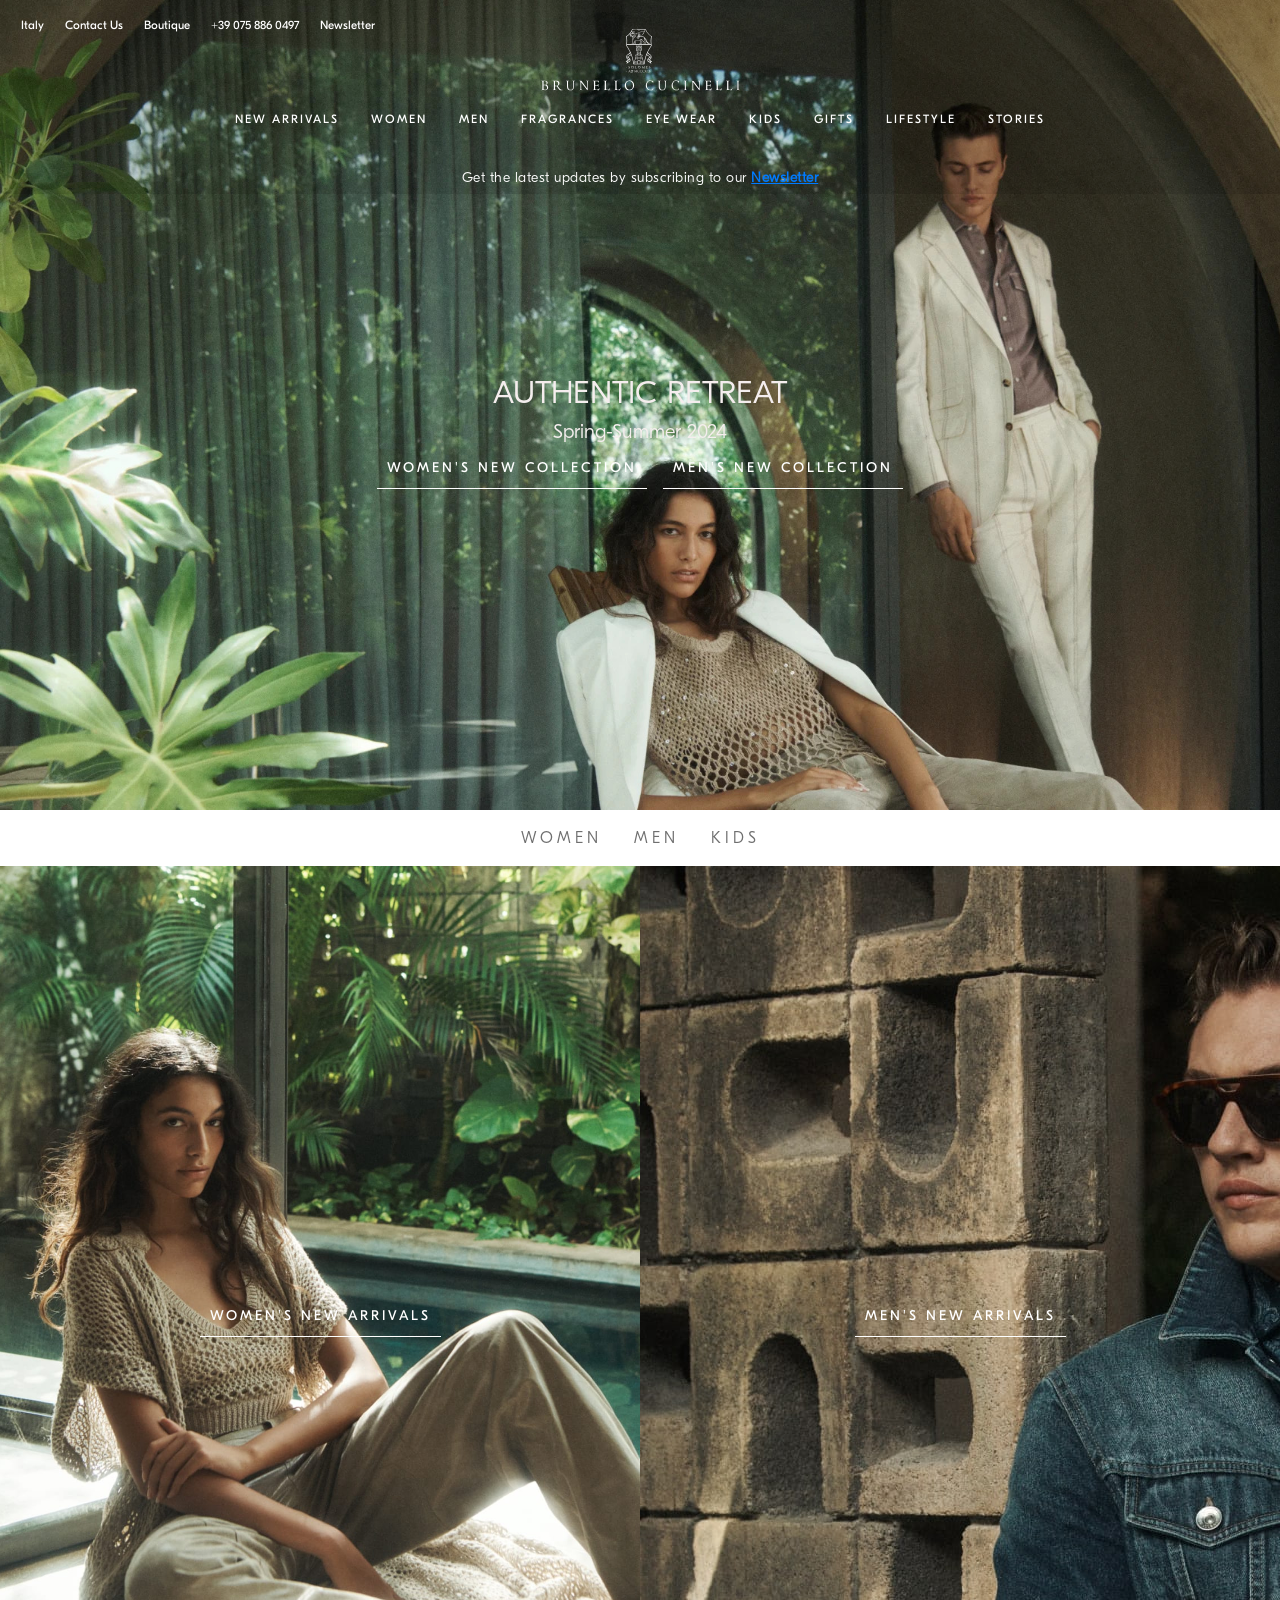
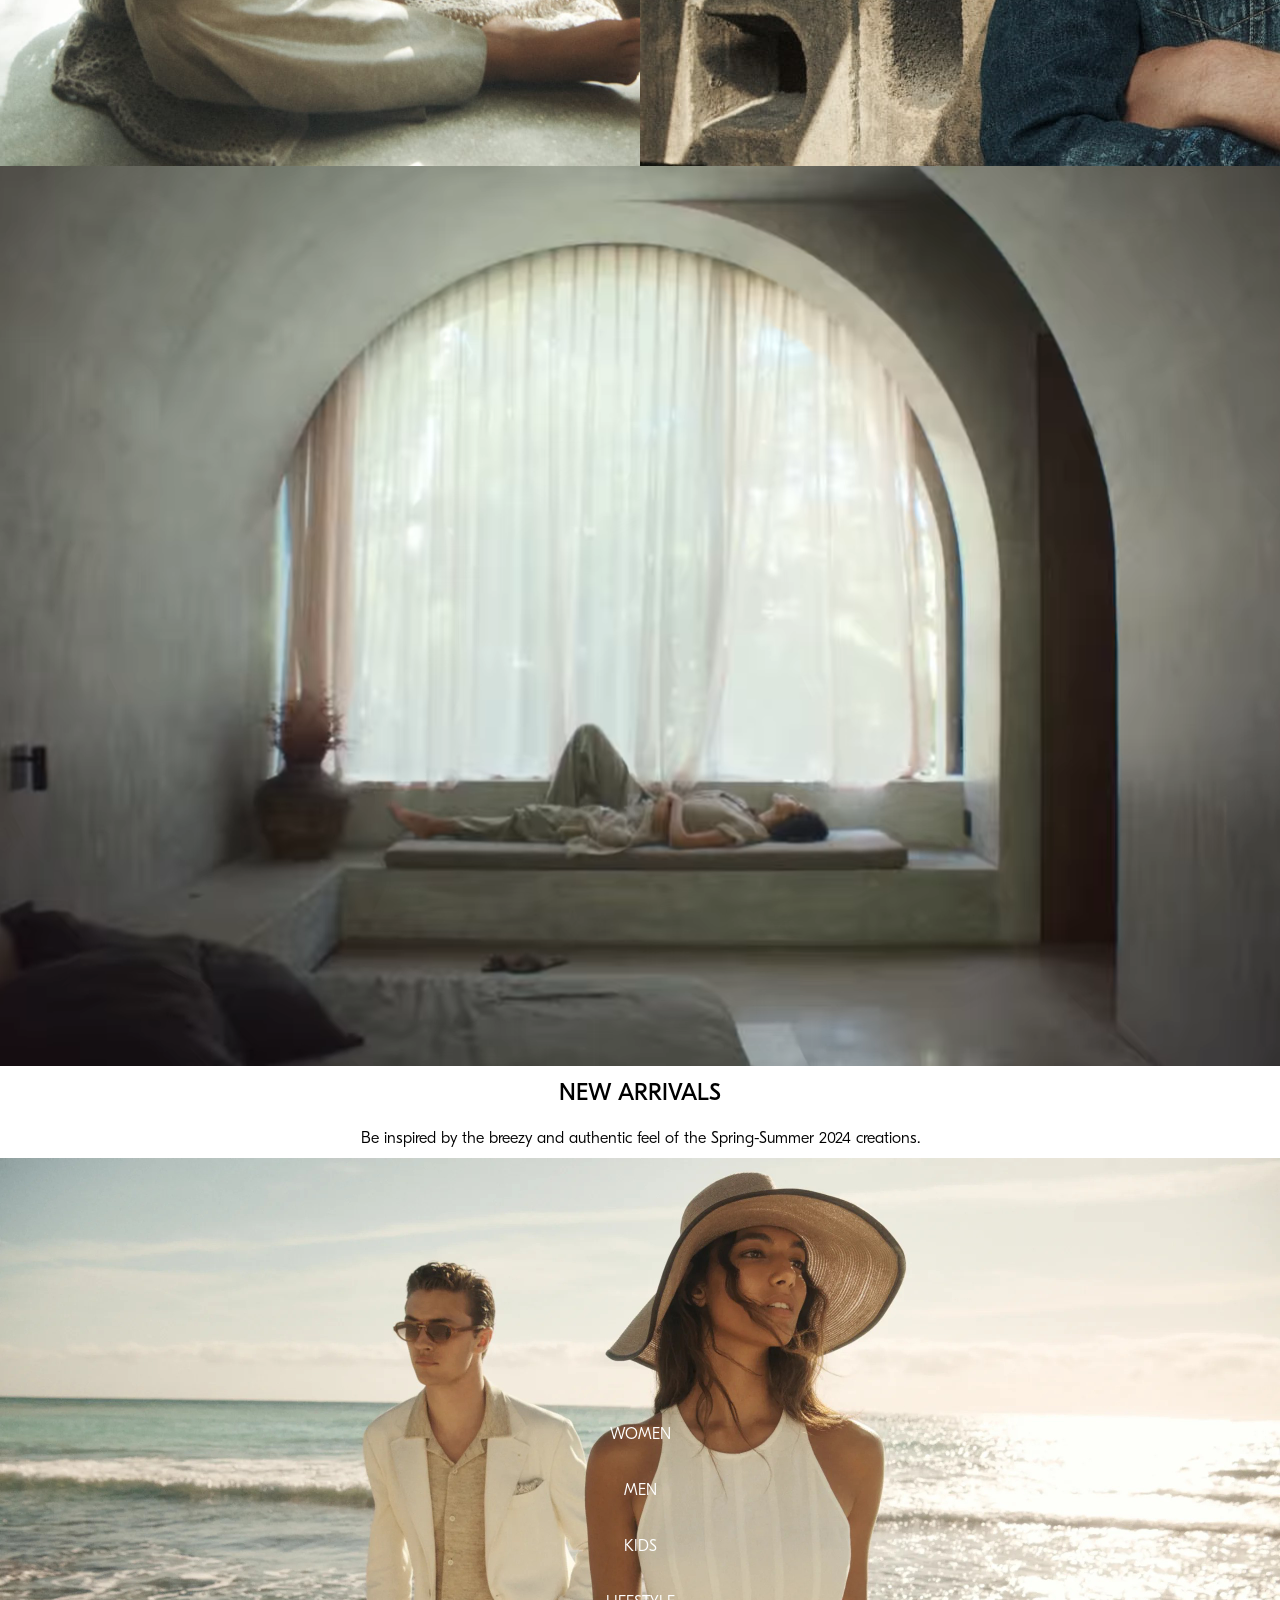
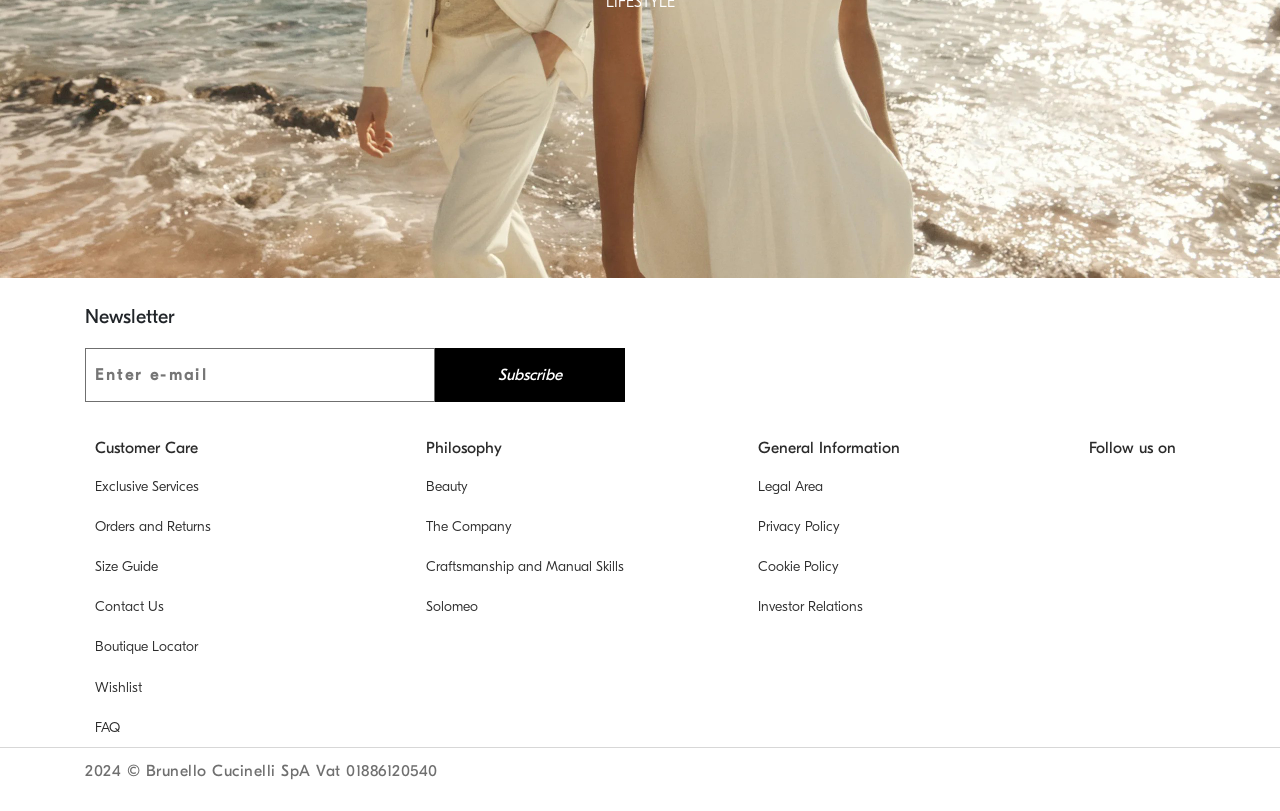
==== index.html @ 8919fbf1 "#Responsive, Index_page Cart-panel_01" ====
<!DOCTYPE html>
<html lang="en">

<head>
    <meta charset="UTF-8">
    <meta name="viewport" content="width=device-width, initial-scale=1.0">
    <title>Brunello Cucinelli: Official boutique for women, men and kids</title>
    <link rel="stylesheet" href="styles/style.css">
    <link rel="icon" type="image/x-icon" href="images/thumbnail.jpeg">
    <script src="https://kit.fontawesome.com/cc10e75e99.js" crossorigin="anonymous"></script>
    <script type="text/javascript" src="./scripts/script.js" defer></script>
    <link href="https://stackpath.bootstrapcdn.com/bootstrap/4.5.2/css/bootstrap.min.css" rel="stylesheet">
</head>

<body>
    <section id="navigation">
        <div class="top-row">
            <div class="top-row-left">
                <div class="nav-item">
                    <i class="fa-solid fa-globe"></i>
                    <span class="nav-item-text flip-text">Italy</span>
                </div>
                <div class="nav-item">
                    <i class="fa-solid fa-headset"></i>
                    <span class="nav-item-text flip-text">Contact Us</span>
                </div>
                <div class="nav-item">
                    <i class="fa-solid fa-location-dot"></i>
                    <span class="nav-item-text flip-text">Boutique</span>
                </div>
                <div class="nav-item">
                    <i class="fa-solid fa-phone-flip"></i>
                    <span class="nav-item-text flip-text">+39 075 886 0497</span>
                </div>
                <div class="nav-item">
                    <i class="fa-regular fa-envelope"></i>
                    <span class="nav-item-text flip-text">Newsletter</span>
                </div>
            </div>

            <div class="top-row-right">
                <div class="nav-item">
                    <i class="fa-solid fa-magnifying-glass"></i>
                </div>
                <div class="nav-item">
                    <i class="fa-regular fa-heart"></i>
                </div>
                <div class="nav-item">
                    <i class="fa-regular fa-user" id="user-icon"></i>
                </div>
                <div class="nav-item">
                    <i class="fa-solid fa-bag-shopping" id="cart-icon"></i>
                </div>
            </div>
        </div>
        <div class="top-row-middle">
            <div class="top-row-left">
                <i class="fa-solid fa-bars" id="menu-icon"></i>
            </div>
            <span class="logo" id="logo"><img src="./images/logo-white.svg" /></span>
            <div class="top-row-right">
                <i class="fa-solid fa-magnifying-glass"></i>
                <i class="fa-solid fa-bag-shopping"></i>
            </div>
        </div>
        <div class="overlay" id="overlay"></div>
        <div class="cart" id="cart-menu">
            <div class="cart-header">
                <i class="fa-solid fa-bag-shopping"></i>
                <span>Your Selection (1)</span>
                <div class="close-btn">
                    <i class="fa-solid fa-times" id="close-icon"></i>
                </div>
            </div>

            <div class="car-mid">
                <div class="cart-item">
                    <img src="images/exclusive-01.jpeg" alt="PayPal Logo">
                    <div class="cart-item-detail">
                        <div class="item-header">
                            <span>Down Vest</span>
                            <i class="fa fa-trash"></i>
                        </div>
                        <span>Color: Lignite Grey</span>
                        <span>Size: 36</span>
                        <span>SKU: 242M0W077855C407802</span>
                        <div class="item-footer">
                            <span class="add-item">
                                <i class="fa fa-minus"></i> 1 <i class="fa fa-plus"></i>
                            </span>
                            <span class="item-price">
                                € 5.500,00
                            </span>
                        </div>
                    </div>
                </div>
            </div>

            <div class="totalAmount">
                <span>Subtotal</span>
                <span class="float-right p-0 m-0">€ 5.500,00</span>
            </div>

            <div class="button-content">
                <div class="cart-btn">
                    <button class="cartBtn" type="button">Go to Cart</button>
                </div>
                <div class="checkout-text">
                    or proceed with quick payment
                </div>
                <div class="payPal-btn">
                    <img src="https://upload.wikimedia.org/wikipedia/commons/b/b5/PayPal.svg" alt="PayPal Logo">
                </div>
                <div class="btn-last-stat">
                    The gift option is not available with Express Checkout
                </div>
            </div>
        </div>
        </div>
        <div class="mobile-menu-panel" id="mobile-menu">
            <!-- <button class="close-btn" id="close-btn">Close</button> -->
            <ul class="mobile-nav-list">
                <li>
                    <a href="#" class="menu-item">Home</a>
                </li>
                <li><a href="#" class="menu-item">About</a></li>
                <li>
                    <a href="#" class="menu-item">Services</a>
                    <ul class="sub-menu">
                        <li><a href="#">Our Team</a></li>
                        <li><a href="#">Our Story</a></li>
                    </ul>
                </li>
                <li>
                    <a href="#" class="menu-item">Contact</a>
                    <ul class="sub-menu">
                        <li>
                            <div class="extended-content">
                                <img src="./images/new-arrivals-01.avif" alt="Image 1" class="responsive-img">
                                <p>Some text for the first extended content. Some text for the first extended content.
                                    Some text
                                    for the first extended content. Some text for the first extended content.
                                    Some text for the first extended content. Some text for the first extended content.
                                </p>
                            </div>
                        </li>
                        <li>
                            <div class="extended-content">
                                <img src="./images/new-arrivals-03.avif" alt="Image 1" class="responsive-img">
                                <p>Some text for the first extended content. Some text for the first extended content.
                                    Some text
                                    for the first extended content. Some text for the first extended content.
                                    Some text for the first extended content. Some text for the first extended content.
                                </p>
                            </div>
                        </li>
                    </ul>
                </li>
                <li>
                    <a href="#" class="menu-item">Profile</a>
                    <ul class="sub-menu">
                        <li>
                            <div class="extended-content">
                                <img src="./images/new-arrivals-03.avif" alt="Image 2" class="responsive-img">
                                <p>Some text for the second extended content.</p>
                            </div>
                        </li>
                    </ul>
                </li>
                <li>
                    <a class="menu-item extend" href="#"><i class="fa-regular fa-user"></i> Personal area</a>
                </li>
                <li>
                    <a class="menu-item extend" href="#"><i class="fa-regular fa-heart"></i> My Wishlist</a>
                </li>
                <li>
                    <a class="menu-item extend" href="#"><i class="fa-solid fa-globe"></i> Italy</a>
                </li>
                <li>
                    <a class="menu-item extend" href="#"><i class="fa-solid fa-headset"></i> Contact Us</a>
                </li>
                <li>
                    <a class="menu-item extend" href="#"><i class="fa-solid fa-phone-flip"></i> +39 075 886 0497</a>
                </li>
                <li>
                    <a class="menu-item extend" href="#"><i class="fa-solid fa-location-dot"></i> Boutique</a>
                </li>
                <li>
                    <a class="menu-item extend" href="#"><i class="fa-regular fa-envelope"></i> Newsletter</a>
                </li>
            </ul>
        </div>
        <div class="bottom-row br" id="bottom-row-nav">
            <div class="nav-item">
                <span class="nav-item-text special-link" onmouseenter="populateSelectedNavContainer(1)">NEW
                    ARRIVALS</span>
            </div>
            <div class="nav-item">
                <span class="nav-item-text special-link" onmouseenter="populateSelectedNavContainer(2)">WOMEN</span>
            </div>
            <div class="nav-item">
                <span class="nav-item-text special-link" onmouseenter="populateSelectedNavContainer(3)">MEN</span>
            </div>
            <div class="nav-item">
                <span class="nav-item-text special-link"
                    onmouseenter="populateSelectedNavContainer(4)">FRAGRANCES</span>
            </div>
            <div class="nav-item">
                <span class="nav-item-text special-link" onmouseenter="populateSelectedNavContainer(5)">EYE WEAR</span>
            </div>
            <div class="nav-item">
                <span class="nav-item-text special-link" onmouseenter="populateSelectedNavContainer(6)">KIDS</span>
            </div>
            <div class="nav-item">
                <span class="nav-item-text special-link" onmouseenter="populateSelectedNavContainer(7)">GIFTS</span>
            </div>
            <div class="nav-item">
                <span class="nav-item-text special-link" onmouseenter="populateSelectedNavContainer(8)">LIFESTYLE</span>
            </div>
            <div class="nav-item">
                <span class="nav-item-text special-link" onmouseenter="populateSelectedNavContainer(9)">STORIES</span>
            </div>
        </div>
        <div class="selected-nav-container" id="selected-nav-container" onmouseleave="washSelectedNavContainer()">
        </div>
        <div class="sub-nav-container" id="sub-nav-container"></div>
        <div class="gap"></div>
        <div class="headline">
            <button class="button-control" onclick="toggleHeadline()">
                <i class="fa-solid fa-chevron-left"></i>
            </button>
            <div class="headline-text-content">
                <span class="headline-item active">Get the latest updates by subscribing to our <a
                        class="headline-link">Newsletter</a></span>
                <span class="headline-item">Book an <a class="headline-link">appointment</a> to our Boutiques</span>
            </div>
            <button class="button-control" onclick="toggleHeadline()">
                <i class="fa-solid fa-chevron-right"></i>
            </button>
        </div>
    </section>

    <section id="top">
        <div class="content">
            <span class="hero-heading">AUTHENTIC RETREAT</span>
            <span class="hero-subheading">Spring-Summer 2024</span>
            <div class="hero-links">
                <a class="hero-link" href="#">WOMEN'S NEW COLLECTION</a>
                <a class="hero-link" href="#">MEN'S NEW COLLECTION</a>
            </div>
        </div>
        <!-- inside banner -->
        <!-- <div class="banner-slide">
        </div> -->
        <!-- <div class="banner-slide">
            <span class="hero-heading">AUTHENTIC RETREAT</span>
            <span class="hero-subheading">Spring-Summer 2024</span>
            <div class="hero-links">
                <a class="hero-link" href="#">WOMEN'S NEW ARRIVALS</a>
                <a class="hero-link" href="#">DISCOVER THE CAMPAIGN</a>
            </div>
        </div>
        <div class="banner-slide">
            <span class="hero-heading">AUTHENTIC RETREAT</span>
            <span class="hero-subheading">Spring-Summer 2024</span>
            <div class="hero-links">
                <a class="hero-link" href="#">MEN'S NEW ARRIVALS</a>
                <a class="hero-link" href="#">DISCOVER THE CAMPAIGN</a>
            </div>
        </div>
        <div class="banner-slide">
            <span class="hero-heading">KIDS COLLECTION</span>
            <span class="hero-subheading">Summer Spring 2024</span>
            <div class="hero-links">
                <a class="hero-link" href="#">KIDS' NEW ARRIVALS</a>
            </div>
        </div> -->
    </section>
    <section id="cta">
        <a class="cta-link" href="#">WOMEN</a>
        <a class="cta-link" href="#">MEN</a>
        <a class="cta-link" href="#">KIDS</a>
    </section>
    <section id="exclusive">
        <div class="exclusive-item">
            <a class="hero-link" href="#">WOMEN'S NEW ARRIVALS</a>
        </div>
        <div class="exclusive-item">
            <a class="hero-link" href="#">MEN'S NEW ARRIVALS</a>
        </div>
    </section>
    <section id="campaign">
        <video autoplay muted loop>
            <source src="./videos/campaign.webm" type="video/webm" />
        </video>
        <a class="hero-link" href="#">DISCOVER THE CAMPAIGN</a>
    </section>
    <section id="new-arrivals">
        <span class="na-heading">NEW ARRIVALS</span>
        <span class="na-subheading">Be inspired by the breezy and authentic feel of the Spring-Summer 2024
            creations.</span>
    </section>
    <section id="sl">
        <img src="./images/both-sl.jpg" id="bg-element-sl">
        <div class="sl-links" onmouseleave="resetBg()">
            <a class="sl-link" href="#" onmouseenter="changeBg(1)">WOMEN</a>
            <a class="sl-link" href="#" onmouseenter="changeBg(2)">MEN</a>
            <a class="sl-link" href="#" onmouseenter="changeBg(3)">KIDS</a>
            <a class="sl-link" href="#" onmouseenter="changeBg(4)">LIFESTYLE</a>
        </div>
    </section>
    <section id="footer">
        <div class="container mt-4">
            <div class="row">
                <div class="col-md-12">
                    <span class="footer-head">Newsletter</span>
                </div>
            </div>
            <div class="row mt-3">
                <div class="col-md-4">
                    <input class="email-sub" type="text" placeholder=" Enter e-mail" />
                    <!-- <div >
                    </div> -->
                </div>
                <div class="col-md-2 email-sub-1">
                    <i class="fa-regular fa-envelope"><span> Subscribe</span></i>
                </div>
            </div>
            <!-- <div class="row mt-4">
                <div class="col-md-12" style="background-color: aqua;">
                    <div class="footer-subscription">
    
                        <div class="row mt-4">
                            <div class="col-md-4">
                                <div class="email-sub">
                                    <input type="text" placeholder="Enter e-mail" />
                                </div>
                            </div>
                            <div class="col-md-2">
                                <div class="email-sub-1">
                                    <button class="email-sub-button">
                                        <i class="fa-regular fa-envelope"></i>
                                        
                                        
                                    </button>
                                </div>
                            </div>
                        </div>
                        <div class="enter-email">
    
                        </div>
                    </div>
                </div>
            </div> -->
            <div class="row mt-4">
                <div class="col-md-12">
                    <div class="footer-area">
                        <div class="footer-links">
                            <span class="footer-links-heading">Customer Care</span>
                            <div class="footer-link-container">
                                <a href="#" class="footer-link-bottom link">Exclusive Services</a>
                                <a href="#" class="footer-link-bottom link">Orders and Returns</a>
                                <a href="#" class="footer-link-bottom link">Size Guide</a>
                                <a href="#" class="footer-link-bottom link">Contact Us</a>
                                <a href="#" class="footer-link-bottom link">Boutique Locator</a>
                                <a href="#" class="footer-link-bottom link">Wishlist</a>
                                <a href="#" class="footer-link-bottom link">FAQ</a>
                            </div>
                        </div>
                        <div class="footer-links">
                            <span class="footer-links-heading">Philosophy</span>
                            <div class="footer-link-container">
                                <a href="#" class="footer-link-bottom link">Beauty</a>
                                <a href="#" class="footer-link-bottom link">The Company</a>
                                <a href="#" class="footer-link-bottom link">Craftsmanship and Manual Skills</a>
                                <a href="#" class="footer-link-bottom link">Solomeo</a>
                            </div>
                        </div>
                        <div class="footer-links">
                            <span class="footer-links-heading">General Information</span>
                            <div class="footer-link-container">
                                <a href="#" class="footer-link-bottom link">Legal Area</a>
                                <a href="#" class="footer-link-bottom link">Privacy Policy</a>
                                <a href="#" class="footer-link-bottom link">Cookie Policy</a>
                                <a href="#" class="footer-link-bottom link">Investor Relations</a>
                            </div>
                        </div>
                        <div class="footer-links">
                            <span class="footer-links-heading hel">Follow us on</span>
                            <div class="footer-socials">
                                <a href="#" class="footer-socials-icon"><i class="fa-brands fa-instagram"></i></a>
                                <a href="#" class="footer-socials-icon"><i class="fa-brands fa-linkedin-in"></i></a>
                                <a href="#" class="footer-socials-icon"><i class="fa-brands fa-facebook-f"></i></a>
                                <a href="#" class="footer-socials-icon"><i class="fa-brands fa-pinterest"></i></a>
                                <a href="#" class="footer-socials-icon"><i class="fa-brands fa-youtube"></i></a>
                                <a href="#" class="footer-socials-icon"><i class="fa-brands fa-tiktok"></i></a>
                                <a href="#" class="footer-socials-icon"><i class="fa-brands fa-spotify"></i></a>
                            </div>
                        </div>
                    </div>
                </div>
            </div>
        </div>
        <div class="footer-bottom">
            <div class="container">
                <div class="row">
                    <div class="col-md-12">
                        <p class="copy-right-text float-left">2024 &copy; Brunello Cucinelli SpA Vat 01886120540</p>
                    </div>
                </div>
            </div>
        </div>
    </section>
</body>

</html>
---- styles/style.css ----
@font-face {
    font-family: "gteesti";
    src: url(../fonts/gt-eesti-pro-display-regular.otf);
}

@font-face {
    font-family: "gteesti-normal";
    src: url(../fonts/GT-Eesti-Display-Regular-Trial.otf);
}

@font-face {
    font-family: "gteesti-light";
    src: url(../fonts/GT-Eesti-Display-Light-Trial.otf);
}

@font-face {
    font-family: "Quarto";
    src: url(../fonts/Quarto-Light.otf);
}

@font-face {
    font-family: "Quarto-Bold";
    src: url(../fonts/Quarto-Regular.ttf);
}

@font-face {
    font-family: "Quarto-Medium";
    src: url(../fonts/Quarto-Medium.ttf);
}

body {
    font-family: "gteesti" !important;
    box-sizing: border-box;
    margin: 0;
    padding: 0;
    overflow-x: hidden;
}

.hover-content {

    width: 100%;
    max-height: 60vh;
    height: 0;
    transition: height 400ms ease-in-out,
        opacity 400ms ease-in-out;

    display: none;
    position: absolute;
    top: 60px;
    /* Adjust based on navbar height */
    left: 0;
    right: 0;
    color: #262626;
    background-color: white;

    padding: 20px;
    box-shadow: 0 4px 8px rgba(0, 0, 0, 0.1);
    z-index: 999;
    /* Ensure the hover content is above other content */
}

#navigation {
    position: fixed;
    width: 100%;
    color: white;
    display: flex;
    flex-direction: column;
    flex-wrap: wrap;
    /* justify-content: center; */
    align-items: center;
    /* padding: 1rem; */

    padding: 1rem 1rem 0rem 1rem;

    gap: .5rem;
    z-index: 100;
    background-color: rgba(0, 0, 0, 0.1);
    transition: background-color 700ms ease-in-out;
}

#navigation.light {
    background-color: white;
    color: black;

    .button-control {
        color: black;
    }
}

#top {
    display: flex;
    /* position: relative; */
    /* flex-direction: column; */
    color: rgb(245, 238, 238);
    /* background-color: aqua; */
    background-image: url(../images/bg-01.jpg);
    background-size: cover;
    /* Ensure the image covers the entire div */
    /* background-position: center; */
    /* Center the image */
    background-repeat: no-repeat;
    /* Prevent the image from repeating */
    align-items: center;
    justify-content: center;
    text-align: center;
    overflow: hidden;
    height: 90vh;
    transition: all 0.5s ease-in-out;
}

.flex-item-left {
    background-color: #f1f1f1;
    padding: 10px;
    flex: 50%;
}

.flex-item-right {
    background-color: dodgerblue;
    padding: 10px;
    flex: 50%;
}

@media (max-width: 600px) {

    .nav-container-women.active {
        flex-wrap: wrap !important;
        flex: 1 1 300px !important;
        /* background-color: aqua; */
    }

    .nav-item {
        /* display: none !important; */

        &.active {
            display: flex !important;
        }
    }


}

/* Styles for the scrolled state */
.scrolled .navigation {
    background-color: white;
    background-image: none;
    /* Remove background image */
}

.scrolled .headline {
    border-top: .0625rem solid #e5e5e5;
    border-bottom: .0625rem solid #e5e5e5;
    /* color: black; */
    /* Change text color to black */
}

.scrolled #logo {
    display: none !important;
    /* opacity: 1;
    background-color: aqua; */
    /* Hide the logo */
}

.nav-container-women.active {
    display: flex;
}

.nav-container-women {
    display: none;
    flex: 1;
    /* text-align: center; */
    justify-content: center;
    /* align-items: flex-start; */
    flex-direction: column;
    gap: 0.5rem;
}

.last-elements {
    background-color: #fafafa;
    display: flex;
    gap: 5rem;
    padding-left: 1rem;
    padding-right: 1rem;
}

.heading-links {
    margin-top: 1rem;
    margin-bottom: 1rem;
    font-size: 1rem;
    font-family: "gteesti";
    color: #262626;
    letter-spacing: 3px;
    transition: all 0.25s ease-in-out;
    cursor: pointer;
    text-transform: uppercase;
}

.women-nav-img {
    width: 220px;
}

.heading-links:active,
.heading-links:visited {
    color: #262626;
    text-decoration: none;
}

.content-links {
    font-size: 0.8rem;
    font-family: "gteesti-light";
    color: #6f6f6f;
    transition: all 0.25s ease-in-out;
    cursor: pointer;
    text-decoration: none;
}

.content-links:active {
    color: #262626;
    text-decoration: none;
}

.nav-container-fragrances {
    display: none;
    width: calc(100% / 3);
    height: 50vh;
    overflow: hidden;
    position: relative;
}

.nav-container-eyewear {
    display: none;
    width: calc(100% / 2);
    height: 50vh;
    overflow: hidden;
    position: relative;
}

.nav-container-stories {
    display: none;
    width: calc(100% / 4);
    height: 50vh;
    overflow: hidden;
    position: relative;
}

.nav-container-item.active {
    display: flex;
}

.nav-container-fragrances.active {
    display: flex;
}

.nav-container-eyewear.active {
    display: flex;
    flex: 1;
}

.nav-container-stories.active {
    display: flex;
}

#kids-photo {
    transform: translateX(-1%) scale(1.1);
}

.image-nav-fragrance {
    filter: brightness(80%);
}

.image-nav-eyewear {
    filter: brightness(80%);
    transform: scale(1.5);
}

.image-nav-gifts {
    filter: brightness(80%);
    transform: scale(1.28);
}

.image-nav-area {
    transform: translate(-20%) scale(1.2);
    filter: brightness(80%);
}

.image-nav-stories {
    filter: brightness(80%);
    transform: scale(1.28);
}

.central-link-anchor {
    font-size: 1rem;
    font-family: "gteesti-light";
    color: #262626;
    text-decoration: underline;
}

.central-link-anchor:hover {
    color: #262626;
    text-decoration: underline;
}

.central-link-anchor:visited {
    color: #262626;
    text-decoration: underline;
}

.redirect-link {
    position: absolute;
    top: 50%;
    left: 50%;
    transform: translateX(-50%) translateY(-50%);
    z-index: 10;
    color: white;
    text-decoration: underline;
}

.redirect-link:active {
    color: white;
    text-decoration: underline;
}

.redirect-link:hover {
    color: white;
    text-decoration: underline;
}

.selected-nav-container.text-items {
    gap: 2rem;
    align-items: flex-start !important;
    padding-top: 1rem;
}

.selected-nav-container.index1 {

    /* background-color: aqua; */

    display: flex;
    position: relative;
    flex-direction: row;
    flex-wrap: wrap;
    z-index: 200;
    overflow-x: hidden;
    width: 100%;
    justify-content: center;
}

body.no-scroll {
    overflow: hidden;
}

.overlay {
    display: none;
    position: fixed;
    top: 150;
    left: 0;
    width: 100%;
    height: 100%;
    /* background: rgba(0, 0, 0, 0.5); */
    background: #262626;
    opacity: .9;
    z-index: 200;
    /* Ensure it appears below the mobile menu but above other elements */
}

.cart {
    display: flex;
    flex-direction: column;
    position: fixed;
    top: 0;
    padding: 0 1.5rem;
    bottom: 0;
    right: -200%;
    height: 100vh;
    width: 500px;
    max-width: 600px;
    overflow-y: auto;
    transition: right 0.3s ease;
    z-index: 400;
    background-color: white;

    span {
        font-family: "gteesti-light";
        display: inline-block;
        vertical-align: middle;
        font-weight: 300;
        color: #262626;
        font-size: 1rem;
        letter-spacing: 4px;
        text-align: left;
        padding-right: 1.875rem;
        text-transform: uppercase;
    }
}

.totalAmount {
    margin-top: 10px;
    /* border-top: 1px solid #e5e5e5; */
    padding: 1rem 0 2.5rem;

    span {
        font-size: 14px !important;
        font-weight: 400 !important;
    }
}

.cart-header {
    /* display: flex; */
    padding: 40px;
    border-bottom: 1px solid #e5e5e5;

    padding: 1.5625rem 0;

    .fa-bag-shopping {
        display: inline-block;
        vertical-align: middle;
        width: 1.5625rem;
        height: 1.5625rem;
        color: #262626;
        margin-right: .5rem;
        margin-left: -.1875rem;
    }

    .close-btn {
        float: right;
        cursor: pointer;
        color: #262626;
    }
}

.car-mid {
    padding: 1.5625rem 0;
    border-bottom: 1px solid #e5e5e5;
    height: 300px;
    max-height: 400px;
    overflow-y: auto;
}

.cart-item {
    display: flex;
    flex-direction: row;
    margin-bottom: 15px;

    img {
        float: left;
        background-color: #f1f1f1;
        height: 140px;
        max-width: 90px;
    }
}

.cart-item-detail {
    display: flex;
    flex-direction: column;
    float: right;
    padding-left: 20px;

    span {
        float: left;
        font-size: 12px;
        letter-spacing: 1px;
        text-transform: none;
        color: rgb(111, 111, 111);
    }

    .add-item {
        color: black;
        width: 90px;
        text-align: center;
        font-size: 16px;
        border: 1px solid rgb(111, 111, 111);
        padding: 10px;
        margin-right: 120px;
    }

    .item-price {
        float: right;
        color: black;
        font-size: 14px !important;
        padding-top: 30px !important;
    }
}

.item-header {
    padding-bottom: 5px;

    span {
        float: left;
        font-size: 14px;
        color: black !important;
    }

    i {
        float: right;
        padding-right: 10px;
        color: rgb(0, 0, 0);
    }

}

.button-content {
    border-top: 1px solid #e5e5e5;
    padding-top: 2rem;
    text-align: center;
    padding-bottom: 1rem;
    font-family: 'gteesti-light';
}

.cartBtn {
    width: 100%;
    background-color: black;
    color: white;
    text-transform: uppercase;
    letter-spacing: 4px;
    padding: 10px;
}

.checkout-text {
    color: black !important;
    font-size: 1rem;
    margin-bottom: 1rem;
    text-align: center;
    letter-spacing: .6px;
}

.payPal-btn {
    display: block;
    border: 1px solid black;
    border-radius: 5px;

    img {
        width: 100px;
        height: 40px;
        background-size: cover;

    }
}

.btn-last-stat {
    display: block;
    font-weight: 300;
    font-size: .8rem;
    line-height: 1.0625rem;
    color: #262626;
    letter-spacing: .6px;
    margin-top: 1rem;
    margin-bottom: 2rem;
    padding: 0;
}

.mobile-menu-panel {
    position: fixed;
    top: 0;
    height: calc(100vh - 92px);
    margin-top: 92px;
    left: -100%;
    width: 80%;
    max-width: 500px;
    transition: left 0.3s ease;
    z-index: 400;
    overflow-y: auto;
    background-color: white;
}

.mobile-menu-panel .close-btn {
    align-self: flex-start;
    margin: 5px;
    padding: 5px;
    cursor: pointer;
}

.mobile-nav-fixed,
.mobile-nav-list {
    list-style-type: none;
    position: relative;
    text-align: center;
    overflow-y: auto;
    font-size: 16px;
    width: 300px;
    height: 470px;
    max-height: 1000px;
    overflow-y: auto;
    top: 0;
    bottom: 0;
}

.mobile-nav-list li a {
    text-decoration: none;
    color: black;
    /* color: #262626; */
    /* background-color: antiquewhite; */
    display: block;
    font-size: .75rem;
    font-family: gteesti;
    letter-spacing: 3px;
    padding: 10px;
    cursor: pointer;
    text-transform: uppercase;
}

.sub-menu {
    display: none;
    /* margin-left: 20px; */
}

.sub-menu li {
    margin: 0.5em 0;
    /* background-color: aqua; */
    list-style-type: none;
}

.centered {
    text-align: center;
}

.show {
    display: block;
}


.extended-content {
    /* background-color: #444; */
    padding: 1em;
    border-radius: 5px;
    color: black;
}

.extended-content img.responsive-img {
    width: 100%;
    height: auto;
    border-radius: 5px;
    margin-bottom: 1em;
}

.mobile-menu-panel .close-btn {
    align-self: flex-start;
    margin: 5px;
    padding: 5px;
    cursor: pointer;
}

.mobile-nav-list li {
    text-align: left;
    /* padding: 10px;
    border-bottom: 1px solid #e5e5e5; */
    /* margin: 0 .9375rem; */
}

.menu-item {
    padding: 16px !important;
    border-bottom: 1px solid #e5e5e5;

    &.centered {
        &::before {
            font-size: 17px;
            float: left;
            content: "\f104";
            font-family: 'FontAwesome';
        }
    }

    &::before {
        font-size: 17px;
        float: right;
        content: "\f105";
        font-family: 'FontAwesome';
    }
}

.extend {
    background-color: #fafafa;
    border: 0;
    opacity: 0.8;
    font-size: 10px !important;
    letter-spacing: 2px !important;
    text-transform: none !important;

    &::before {
        font-size: 17px;
        float: right;
        content: "" !important;
        font-family: 'FontAwesome';
    }
}

.mobile-nav-list {
    list-style-type: none;
    width: 100%;
    /* background-color: antiquewhite; */
    padding: 0;
    height: 100%;
}

.mobile-nav-list li ul {
    width: 100%;
    padding: 0 !important;
    margin: 0 !important;

}

.top-row-middle {
    background-color: white(49, 51, 51);
    display: flex;
    justify-content: center;
    width: 100%;
    padding: 10px;
    /* background-color: #333;  */
    /* Adjust as needed */

    .top-row-right {
        display: none;
    }

    .top-row-left {
        display: none;
    }
}

.top-row {
    /* display: flex; */
    flex-direction: row;
    justify-content: space-evenly;
    width: inherit;
    gap: 10em;
}

.bottom-row {
    display: flex;
    flex-wrap: wrap;
    justify-content: center;
    width: 100%;
}

.top-row-left,
.top-row-right,
.headline {
    flex: 1;
    display: flex;
    flex-direction: row;
    justify-content: center;
    gap: 1em;
}

.headline {
    padding: 5px;
    width: 100%;
}

.top-row-left {
    justify-content: flex-start;
    float: left;
}

.top-row-right {
    justify-content: flex-end;
    float: right;
    /* margin-right: 3rem; */
}

.nav-item {
    /* flex: 1 1 auto;
    display: flex;    
    padding: 10px;
    min-width: 100px; */
    /* flex: 3 5; */

    display: flex;
    flex-direction: row;
    gap: 5px;
    font-size: 0.75em;
    justify-content: center;
    align-items: center;
    cursor: pointer;
    position: relative;

    &.active {
        color: red;
        display: block;
    }
}

.nav-item-text {
    /* text-decoration: none;
    cursor: pointer; */
}

@media (max-width: 1200px) {

    .top-row-left,
    .top-row-right {
        display: flex !important;
        padding: 20px;
    }


    #bottom-row-nav {
        display: none;
    }

    .top-row {
        display: none;
    }

    .headline {
        border-top: .0625rem solid #e5e5e5;
        border-bottom: .0625rem solid #e5e5e5;
    }

    #navigation {
        position: fixed;
        display: block;
        background: white;
        color: black;
        text-align: center;
    }

    .scrolled #logo {
        display: block !important;
    }

    #logo {
        filter: invert(100%);
    }
}

@media (max-width: 800px) {
    .email-sub-1 {
        margin: 0 !important;
        padding: 0 !important;
    }

    .cart {
        display: none;
    }

    .email-sub {
        margin-bottom: 10px !important;
    }
}

@media (max-width: 680px) {
    #exclusive {
        flex-direction: column !important;
    }

}

@media (max-height: 480px) {
    .cart {
        display: none;
    }

}

@media (max-width: 480px) {


    #top {
        height: 100vh;
        /* background-color: aqua; */
        /* Further adjust the height for very small screens */
        /* background-size: contain; / */
    }

    .email-sub {
        margin-bottom: 0px !important;
    }

    .email-sub-1 {
        margin: 15px !important;
    }

    .email-sub input {
        /* width: inherit !important; */
    }

    .top-row-middle {
        /* background-color: aqua !important;
        flex-direction: column; */
        align-items: center;
    }

    .footer-links-heading.hel {
        text-align: center;
    }

    .enter-email {
        gap: .4rem;
    }

    .sl-link {
        font-size: 14px !important;
    }

    .sl-links {
        gap: 1em !important;
    }

    .footer-area {
        padding-left: 5px;
        justify-content: start !important;
    }

    .footer-socials {
        margin-top: -14px;
    }

    .footer-subscription {
        margin-left: 0 !important;
    }

    .mobile-menu-panel {
        width: 100% !important;
    }

    .nav-item-text {
        font-size: 14px;
    }
}

.special-link {
    letter-spacing: 2px;
}

.special-link::after {
    position: absolute;
    content: '';
    background: black;
    height: 1px;
    left: 50%;
    transition: width 0.3s ease 0s, left 0.3s ease 0s;
    width: 0;
    bottom: -1rem;
}

.selected-nav-container {

    /* display: none; */

    width: 100%;
    max-height: 60vh;
    height: 0;
    transition: height 400ms ease-in-out,
        opacity 400ms ease-in-out;
}

.selected-nav-container.active {
    height: 50vh;
    /* margin-left: -2rem;   */
}

.nav-container-item {
    display: none;
    width: calc(100% / 5);
    height: 50vh;
    overflow: hidden;
    position: relative;
}

.sub-nav-container {
    width: 100%;
    /* padding: 1rem; */
    display: block;
    justify-content: center;
    align-items: center;
    color: #262626;
}

.sub-nav-container.active {

    padding: 1rem;

    display: flex;
}

.special-link:hover:after {
    width: 100%;
    left: 0;
}

.headline.disabled {
    display: none;
}

.bottom-row.br {
    gap: 2em;
}

.logo {
    font-size: 3em;
    margin-top: -2rem;
}

.logo.dark {
    filter: invert(100%);
}

.headline-item {
    opacity: 0;
    font-size: 14px;
    transition: opacity 200ms linear;
    font-weight: normal;
    font-family: "gteesti-light";
    letter-spacing: 0.5px;
}

.headline-item:last-child {
    position: absolute;
    left: 50%;
    transform: translate(-50%);
}

.headline-item.active {
    opacity: 1;
}

.headline-link {
    text-decoration: underline;
    font-weight: bold;
}

.button-control {
    background: transparent;
    border: none;
    color: white;
    cursor: pointer;
}

.content {
    display: flex;
    flex-direction: column;
    font-size: 2rem;
    margin-top: 1.5em;
    /* Responsive font size */
    font-family: "gteesti-light";
    /* margin: 10px 0; */
}

.hero-subheading {
    font-size: 1.25rem;
}

.hero-links {
    display: flex;
    flex-wrap: wrap;
    justify-content: center;
    gap: 1rem;
    flex-direction: row;
}

.hero-link,
.hero-link:visited {
    font-size: 14px;
    font-family: "GTEesti";
    color: white;
    line-height: 21px;
    padding: 10px;
    border-bottom: 1px solid white;
    letter-spacing: 3px;
    transition: all 300ms ease-in-out;
    /* z-index: 1; */
    /* position: relative; */
    /* Semi-transparent background */
}

/* .hero-link:hover {
    font-size: 16px;
    opacity: .8;
} */

.banner-slide {
    width: 100vw;
    background: url(../images/bg-01.jpg) no-repeat;
    height: 200vh;
    display: flex;
    flex-direction: column;
    align-items: center;
    justify-content: center;
    gap: 2em;
}

.banner-slide:nth-child(2) {
    background: url(../images/bg-02.jpg) no-repeat;
}

.banner-slide:nth-child(3) {
    background: url(../images/bg-03.jpg) no-repeat;
}

.banner-slide:nth-child(4) {
    background: url(../images/bg-04.jpg) no-repeat;
}

#cta {
    display: flex;
    width: 100%;
    flex-direction: row;
    flex-wrap: wrap;
    color: white;
    justify-content: center;
    align-items: center;
    gap: 2em;
    padding: 1em;

    .cta-link,
    .cta-link:visited {
        font-size: 16px;
        font-family: "gteesti-light";
        color: rgb(111, 111, 111);
        text-decoration: none;
        letter-spacing: 4px;
        transition: all 300ms ease-in-out;
    }

    .cta-link:hover {
        text-decoration: none;
        color: black;
        opacity: 1;
    }
}

#exclusive {
    display: flex;
    flex-wrap: wrap;
    height: 100vh;
    flex-direction: row;
    transition: transform 0.9s cubic-bezier(0.075, 0.82, 0.165, 1);
}

.exclusive-item {
    background: url(../images/exclusive-01.jpeg) no-repeat;
    flex: 1 1 calc(50% - 40px);
    /* Flex items take up 50% minus the gap */
    /* Set a fixed height for the items */
    background-size: cover;
    /* Ensure the background image covers the entire div */
    background-position: center;
    /* Center the background image */
    display: flex;
    align-items: center;
    justify-content: center;
    text-align: center;
}

.exclusive-item:nth-child(2) {
    background: url(../images/exclusive-02.jpeg) no-repeat;
}

#campaign {
    display: flex;
    width: 100vw;
    background: url(../images/exclusive-01.jpeg) no-repeat;
    height: 100vh;
    position: relative;
    justify-content: center;
    align-items: center;
}

#campaign video {
    width: 100%;
    height: 100%;
    position: absolute;
    object-fit: cover;
    z-index: 0;
}

#new-arrivals {
    display: flex;
    position: relative;
    width: 100%;
    flex-direction: column;
    color: white;
    justify-content: center;
    align-items: center;
    gap: 1em;
    padding: 0.5em;
}

.na-heading {
    font-size: 1.5em;
    font-family: "gteesti-normal";
    color: black;
}

.na-subheading {
    font-size: 1em;
    font-family: "gteesti-light";
    color: black;
}

#sl,
.sl-links {
    /* background: linear-gradient(rgba(0,0,0,0.5), rgba(0,0,0,0.5)), url(../images/both-sl.jpg) no-repeat;
    background-size: cover; */
    /* position: relative; */
    /* width: 100%; */
    /* height: 100vh; */
    display: flex;
    justify-content: center;
    align-items: center;
    color: black;
    flex-direction: column;
    gap: 2em;
    transition: background-image 0.8s ease-in-out;
}

.sl-links {
    height: unset;
    width: unset;
    position: absolute;
}

#bg-element-sl {
    width: 100vw;
    max-height: 100vh;
    /* animation: fadeIn 900ms ease-in-out 1 forwards; */
}

@keyframes fadeIn {
    0% {
        opacity: 0;
    }

    100% {
        opacity: 1;
    }
}

@keyframes fadeOut {
    0% {
        opacity: 1;
    }

    100% {
        opacity: 0;
    }
}

#sl.class-01 {
    background: linear-gradient(rgba(0, 0, 0, 0.5), rgba(0, 0, 0, 0.5)), url(../images/women-sl.jpg) no-repeat;
}

#sl.class-02 {
    background: linear-gradient(rgba(0, 0, 0, 0.5), rgba(0, 0, 0, 0.5)), url(../images/men-sl.jpg) no-repeat;
}

#sl.class-03 {
    background: linear-gradient(rgba(0, 0, 0, 0.5), rgba(0, 0, 0, 0.5)), url(../images/kids-sl.jpg) no-repeat;
}

#sl.class-04 {
    background: linear-gradient(rgba(0, 0, 0, 0.5), rgba(0, 0, 0, 0.5)), url(../images/lifestyle-sl.jpg) no-repeat;
}

.sl-link,
.sl-link:active {
    font-size: 16px;
    font-family: "gteesti-light";
    color: white;
    text-decoration: none;
    transition: all 300ms ease-in-out;
}

.sl-link:hover {
    text-decoration: underline;
}

.item:nth-child(even) {
    background-color: lightblue;
}

#footer {
    /* background: rgba(67, 97, 238, 0.1); */
    width: 100%;
    padding: 0px !important;
    margin: 0 !important;
    height: auto;
    display: flex;
    text-align: center;
    justify-items: center;
    flex-wrap: wrap;
    /* align-items: flex-start; */
}

.footer-area {
    display: flex;
    flex-wrap: wrap;
    text-align: justify;
    flex-direction: row;
    justify-content: space-between;
    width: inherit;
    /* align-items: flex-start; */
    /* padding: 1rem; */
}

.footer-subscription {
    display: flex;
    flex-direction: column;
    gap: .4em;
    width: 100%;
    text-align: start;
    font-family: "gteesti";
    color: #2B2B2B;

    span {
        font-weight: 400;
        font-size: 20px;
    }

    a {
        color: #2B2B2B;
    }

    ;
}

.footer-info-item {
    display: flex;
    flex-direction: row;
    gap: 1em;
    align-items: center;
    width: 20em;
    text-align: justify;
}

.footer-logo {
    width: 5em;
}

.footer-bottom {
    display: flex;
    flex-direction: row;
    width: inherit;
    align-items: center;
    height: 4em;
}

/* .footer-bottom-right,
.footer-bottom-left {
    flex: 1;
    display: flex;
    flex-direction: row;
    align-items: center;
    gap: 2em;
    color: #AAAAAA;
    font-family: "gteesti";
    font-size: 0.9em;

    a {
        color: #AAAAAA;
        font-size: 0.9em;
    }

    a:hover {
        text-decoration: none;
        color: #AAAAAA;
        font-family: "gteesti";
    }
} */

.footer-link-bottom.link:hover {
    text-decoration: none;
    font-family: "gteesti";
    color: #2B2B2B;
}

.footer-link-bottom.link:visited {
    color: #2B2B2B;
    text-decoration: none;
}

.footer-links {
    display: flex;
    flex-direction: column;
    gap: 1rem;
    padding: .6em;
    font-family: "gteesti";
    color: #2B2B2B;

    span {
        font-size: 16px;

    }
}

.footer-link-container {
    display: flex;
    flex-direction: column;
    flex-wrap: wrap;
    gap: 1.2rem;

    a {
        font-family: "gteesti-light";
        color: #2B2B2B;
        width: 200px;
        font-size: 14px;
        font-weight: 300 !important;
        text-decoration: none;
    }

    ;

    a:visited {
        color: #2B2B2B;
        text-decoration: none;
    }

    a:hover {
        text-decoration: underline !important;
    }
}

.footer-socials {
    display: flex;
    flex-wrap: wrap;
    /* background-color: aqua; */
    flex-direction: row;
    justify-content: center;
    gap: 1em;
}

.enter-email {
    /* align-items: center; */
    justify-content: center;
    display: flex;
    flex-direction: row;
    flex-wrap: wrap;
    /* align-items: center; */
}

.email-sub-1 {
    background-color: black;
    height: 54px;
    display: flex;
    margin-left: -15px;
    align-items: center;
    justify-content: center;
    color: rgb(111, 111, 111);

    span {
        color: white;
        font-family: gteesti;
    }
}

/* 
.email-sub input {
    width: 100%;
    height: 100%;
    padding: 0.9rem;

} */

.email-sub {
    font-size: 16px;
    width: 100%;
    height: 54px;
    font-weight: 700;
    font-family: "gteesti";
    letter-spacing: 0.15rem;
    border: 0.8px solid rgb(111, 111, 111);
}

.footer-head {
    float: left;
    font-size: 20px;
    font-weight: 400;
}

.email-sub-button {
    /* width: 4em; */
    /* height: 1.25em; */
    /* border-radius: 2vmin; */
    /* padding: 1.1rem; */

    background-color: #262626;
    border: none;
    cursor: pointer;
    color: white;
    font-size: .8em;
    display: flex;
    justify-content: center;
    align-items: center;
    /* margin-left: -1px; */
    transition: all 0.5s ease-in-out;
    display: flex;
    flex-direction: row;
    gap: 10px;
}

.email-sub:focus {
    outline: none;
}

.email-sub::placeholder {
    font-family: "gteesti";
}

.email-sub-button>span {
    font-weight: 700;
    font-family: "gteesti";
    letter-spacing: 0.15rem;
}

.email-sub-button:hover {
    background-color: #e5e5e5;
    color: #262626;
}

.footer-socials-icon {
    color: #262626;
    font-size: 1em;
}

/* 
.footer-socials-icon:hover {
    text-decoration: none;
    font-size: 2.1em;
}

.footer-socials-icon:active {
    text-decoration: none;
    color: #2B2B2B;
} */

.copy-right-text {
    font-size: 16px;
    line-height: 1.5625rem;
    letter-spacing: .5px;
    color: rgb(111, 111, 111);
}

.footer-bottom {
    border-top: 1px solid #b8b8b88e;
}
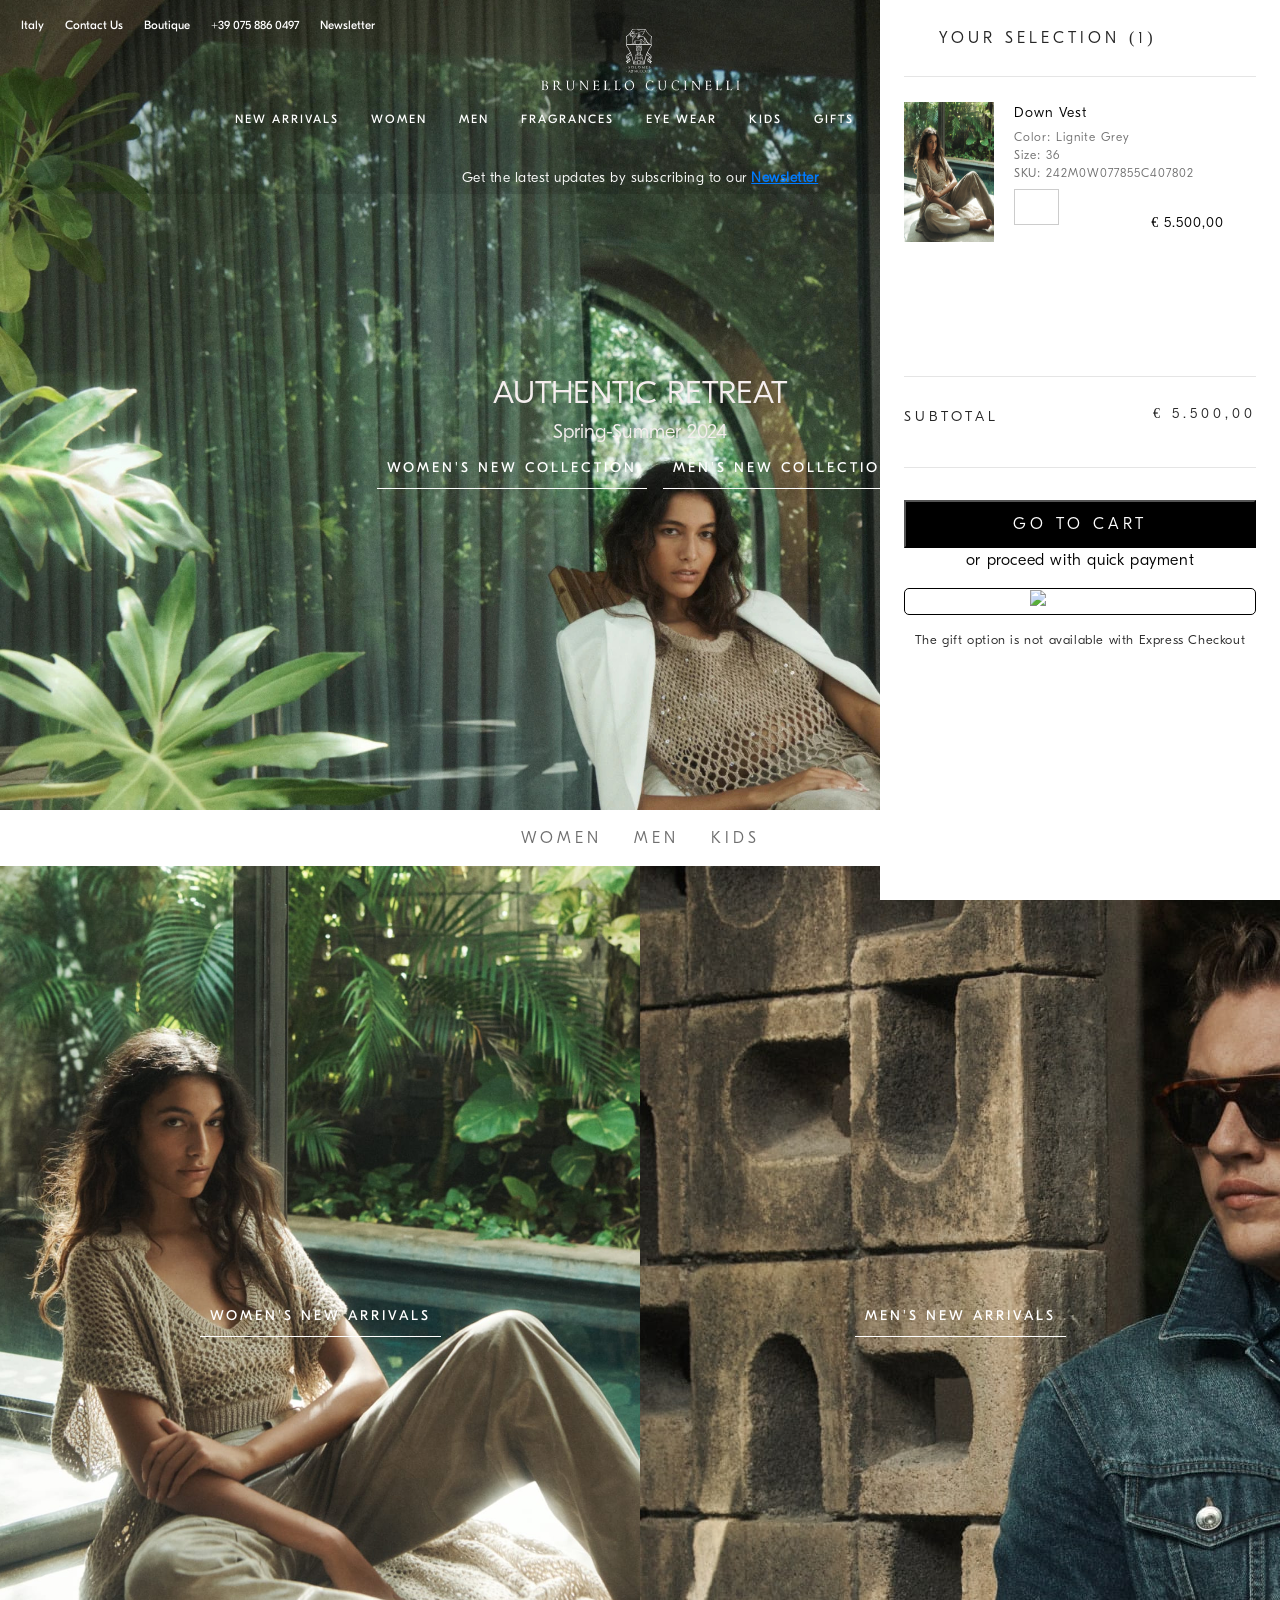
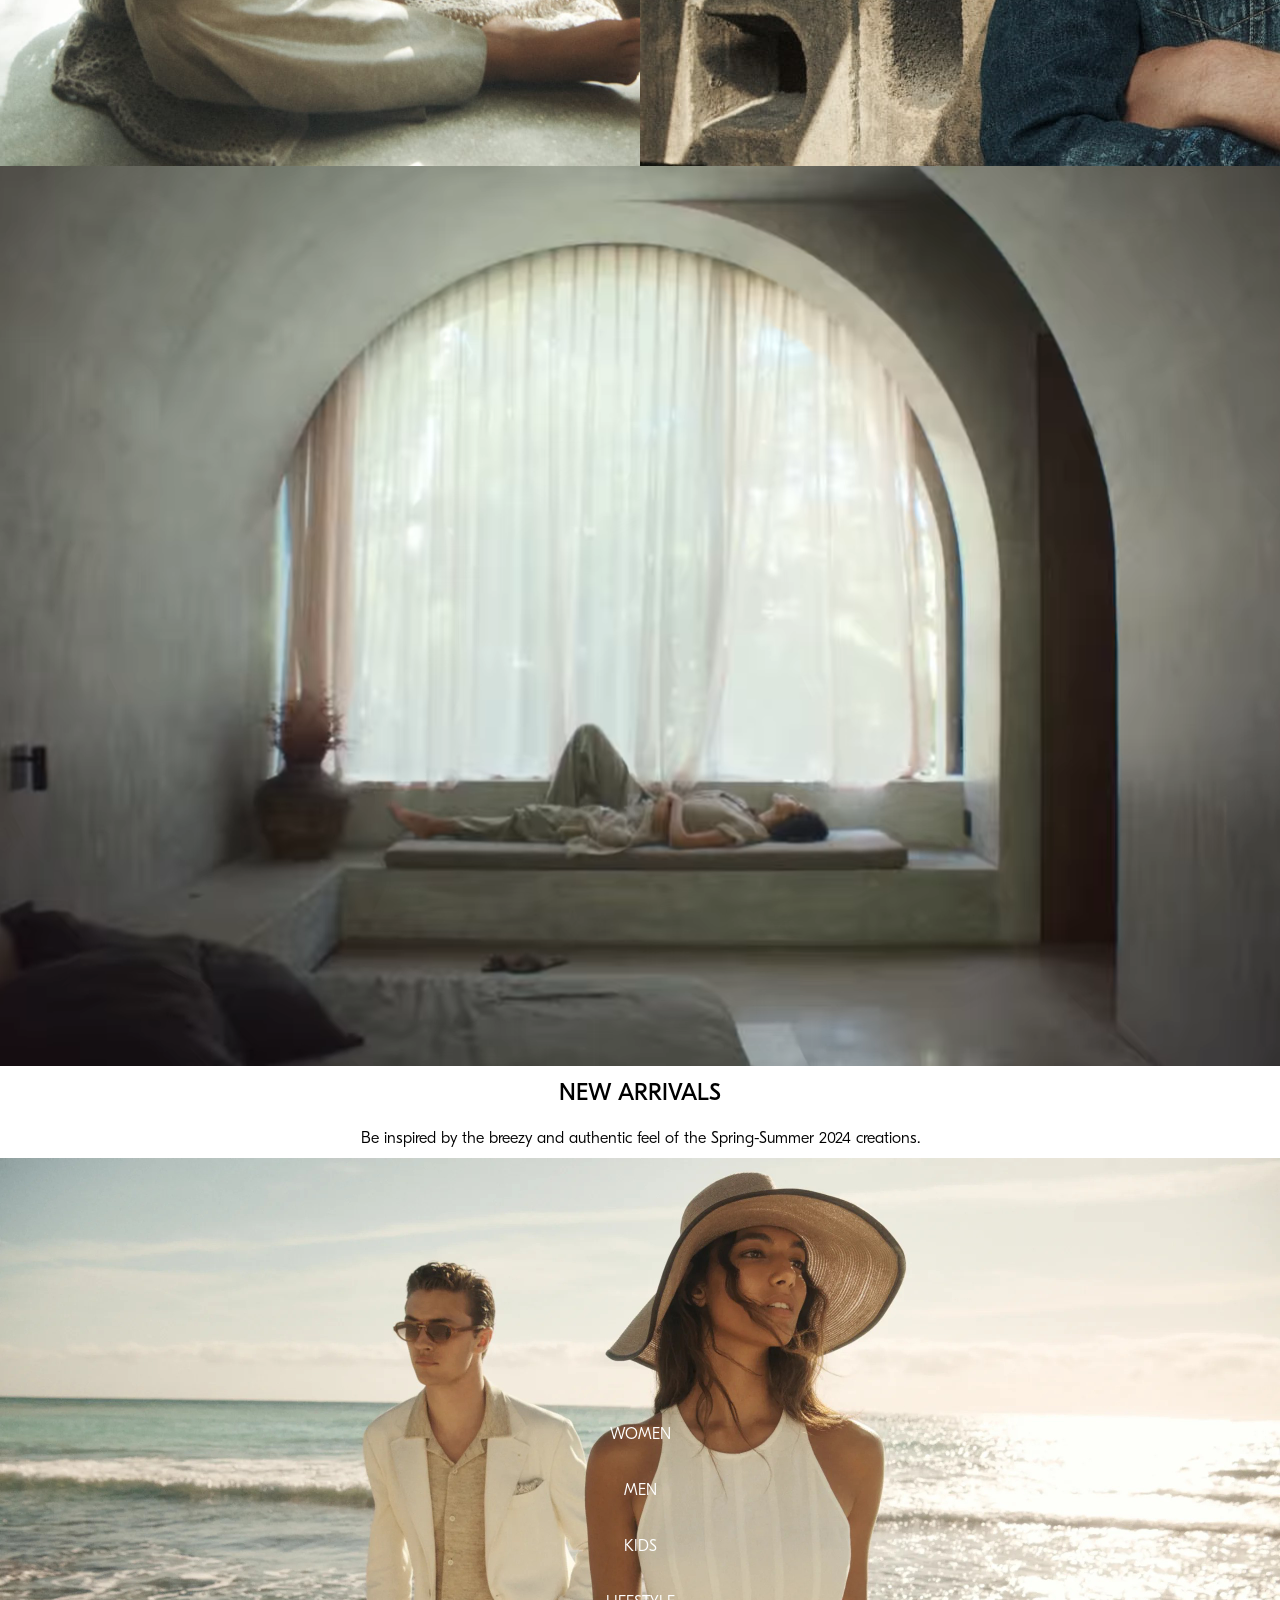
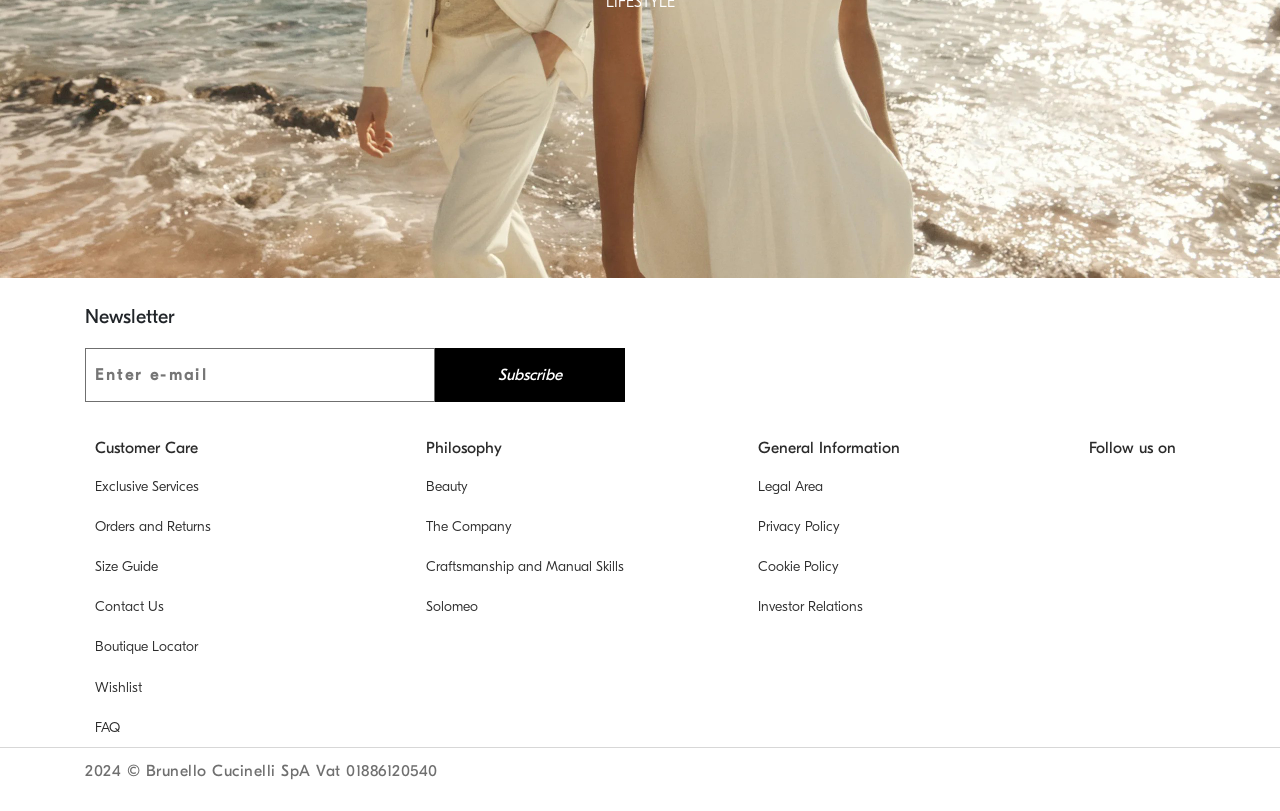
==== commit 3663333e: "#Responsive, cart_panel profile-panel_(final touching_02)" ====
--- a/index.html
+++ b/index.html
@@ -37,7 +37,6 @@
                     <span class="nav-item-text flip-text">Newsletter</span>
                 </div>
             </div>
-
             <div class="top-row-right">
                 <div class="nav-item">
                     <i class="fa-solid fa-magnifying-glass"></i>
@@ -64,6 +63,45 @@
             </div>
         </div>
         <div class="overlay" id="overlay"></div>
+        <div class="profile" id="user-menu">
+            <div class="container">
+                <div class="profile-header">
+                    <i class="fa-regular fa-user"></i>
+                    <span>LOG IN</span>
+                    <div class="close-btn">
+                        <i class="fa-solid fa-times" id="close-icon-1"></i>
+                    </div>
+                </div>
+                <div class="profile-form">
+                    <span>Enter e-mail *</span>
+                    <input type="email" required="true">
+                    <span>Enter your password *</span>
+                    <input type="password" required="true">
+                </div>
+                <div class="reset-btn">
+                    <span class="float-left">
+                        forgotten password?
+                    </span>
+                    <div class="chkBox float-right">
+                        <input class="mt-2" type="checkbox">
+                        <label for="for Remeber">Remeber me</label>
+                    </div>
+                </div>
+                <div class="cart-btn">
+                    <button class="cartBtn" type="button">Login</button>
+                </div>
+            </div>
+            <div class="container">
+                <div class="profile-last">
+                    <label>Create an account</label>
+                    <span>Enjoy a personalized experience and discover all the exclusive services.</span>
+
+                    <div class="cart-btn">
+                        <button class="cartBtn" type="button">register</button>
+                    </div>
+                </div>
+            </div>
+        </div>
         <div class="cart" id="cart-menu">
             <div class="cart-header">
                 <i class="fa-solid fa-bag-shopping"></i>
@@ -79,15 +117,17 @@
                     <div class="cart-item-detail">
                         <div class="item-header">
                             <span>Down Vest</span>
-                            <i class="fa fa-trash"></i>
+                            <button type="button"><i class="fa fa-trash"></i></button>
                         </div>
                         <span>Color: Lignite Grey</span>
                         <span>Size: 36</span>
                         <span>SKU: 242M0W077855C407802</span>
                         <div class="item-footer">
-                            <span class="add-item">
-                                <i class="fa fa-minus"></i> 1 <i class="fa fa-plus"></i>
-                            </span>
+                            <div class="counter-container">
+                                <button id="decrement" class="button"><i class="fa fa-minus"></i></button>
+                                <div id="value" class="value">0</div>
+                                <button id="increment" class="button"><i class="fa fa-plus"></i></button>
+                            </div>
                             <span class="item-price">
                                 € 5.500,00
                             </span>
--- a/styles/style.css
+++ b/styles/style.css
@@ -362,7 +362,7 @@
     /* Ensure it appears below the mobile menu but above other elements */
 }
 
-.cart {
+.profile {
     display: flex;
     flex-direction: column;
     position: fixed;
@@ -377,6 +377,116 @@
     transition: right 0.3s ease;
     z-index: 400;
     background-color: white;
+    text-align: left;
+    font-family: 'gteesti-light';
+
+    span {
+        color: black;
+        margin-left: 20px;
+        letter-spacing: 4px;
+    }
+
+    i {
+        color: black;
+    }
+
+    .container {
+        padding-bottom: 3.5rem;
+        border-bottom: solid 1px var(--gray-medium);
+    }
+
+}
+
+.profile-header {
+    margin: 4rem 0;
+    font-size: 1rem;
+}
+
+.profile-form {
+    display: flex;
+    flex-direction: column;
+
+    span {
+        margin: 0;
+        font-size: 14px;
+        letter-spacing: 2px !important;
+    }
+
+    input {
+        height: 52px;
+        margin-bottom: 1.5rem;
+    }
+}
+
+.reset-btn {
+    color: black;
+
+    span {
+        font-size: .75rem;
+        font-weight: 400;
+        font-stretch: normal;
+        font-style: normal;
+        line-height: normal;
+        letter-spacing: .86px;
+        text-transform: lowercase;
+        margin: .5rem 0 !important;
+        padding: .4375rem .3125rem;
+        border-bottom: 1px solid #262626;
+    }
+
+    .chkBox {
+        margin: .5rem 0 !important;
+        font-size: 14px;
+        letter-spacing: .86px;
+        font-weight: 400;
+    }
+}
+
+.profile-last {
+    display: flex;
+    flex-direction: column;
+
+    label {
+        font-size: 1rem;
+        font-weight: 400;
+        font-stretch: normal;
+        font-style: normal;
+        line-height: normal;
+        letter-spacing: .25rem;
+        color: #262626;
+        text-transform: uppercase;
+    }
+
+    span {
+        margin: 0 !important;
+        font-size: 1rem;
+        font-weight: 300;
+        font-stretch: normal;
+        font-style: normal;
+        line-height: 1.56;
+        letter-spacing: .6px;
+        color: #262626;
+        padding-top: 1rem;
+        padding-bottom: 2rem;
+    }
+}
+
+.cart {
+    display: flex;
+    flex-direction: column;
+    position: fixed;
+    top: 0;
+    padding: 0 1.5rem;
+    bottom: 0;
+    /* right: -200%; */
+    right: 0;
+    height: 100vh;
+    width: 400px;
+    max-width: 500px;
+    overflow-y: auto;
+    transition: right 0.3s ease;
+    z-index: 400;
+    background-color: white;
 
     span {
         font-family: "gteesti-light";
@@ -420,11 +530,12 @@
         margin-left: -.1875rem;
     }
 
-    .close-btn {
-        float: right;
-        cursor: pointer;
-        color: #262626;
-    }
+}
+
+.close-btn {
+    float: right;
+    cursor: pointer;
+    color: #262626;
 }
 
 .car-mid {
@@ -461,22 +572,35 @@
         text-transform: none;
         color: rgb(111, 111, 111);
     }
-
-    .add-item {
-        color: black;
-        width: 90px;
-        text-align: center;
-        font-size: 16px;
-        border: 1px solid rgb(111, 111, 111);
-        padding: 10px;
-        margin-right: 120px;
-    }
-
     .item-price {
         float: right;
         color: black;
         font-size: 14px !important;
-        padding-top: 30px !important;
+        padding: 30px 0 0 0 !important;
+    }
+    .counter-container {
+        display: flex;
+        border: 1px solid #ccc;
+    }
+    .button {
+        border: none;
+        color: black;
+        cursor: pointer;
+        background-color: white;
+    }
+    .item-footer{
+        display: flex;
+        align-items: center;
+        justify-content: space-between;
+    }
+    
+    /* .button:hover {
+        background-color: rgb(111, 111, 111);
+    } */
+    
+    .value {
+        font-size: 16px;
+        padding: 5px;
     }
 }
 
@@ -489,7 +613,9 @@
         color: black !important;
     }
 
-    i {
+    button {
+        border: none;
+        background-color: white;
         float: right;
         padding-right: 10px;
         color: rgb(0, 0, 0);
@@ -545,6 +671,10 @@
     margin-top: 1rem;
     margin-bottom: 2rem;
     padding: 0;
+}
+
+#mobile-menu{
+     display: none !important;   
 }
 
 .mobile-menu-panel {
@@ -791,10 +921,21 @@
         padding: 20px;
     }
 
+    #selected-nav-container{
+        display: none !important;
+    }
+    
+    #sub-nav-container{
+        display: none !important;
+    }
 
     #bottom-row-nav {
         display: none;
     }
+
+    #mobile-menu{
+        display: flex    !important;   
+   }
 
     .top-row {
         display: none;
@@ -826,6 +967,10 @@
     .email-sub-1 {
         margin: 0 !important;
         padding: 0 !important;
+    }
+
+    .profile {
+        display: none;
     }
 
     .cart {
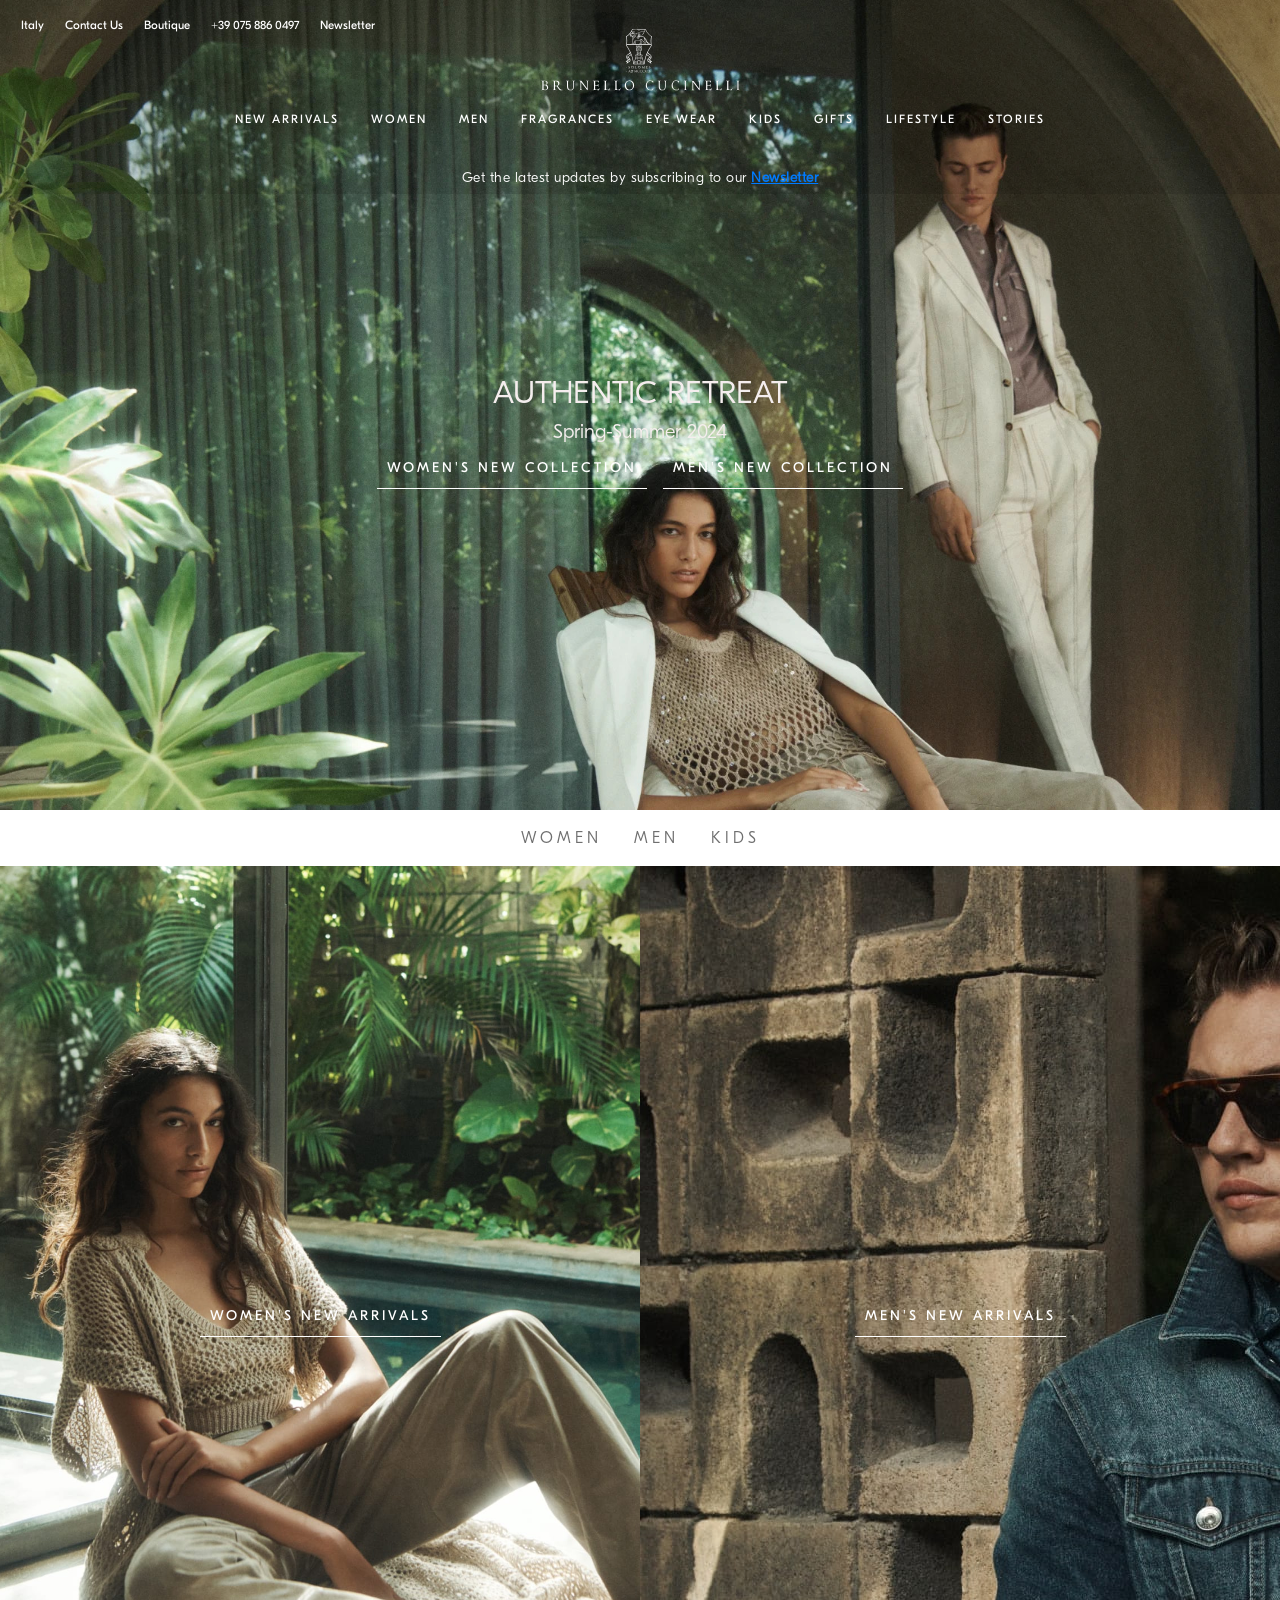
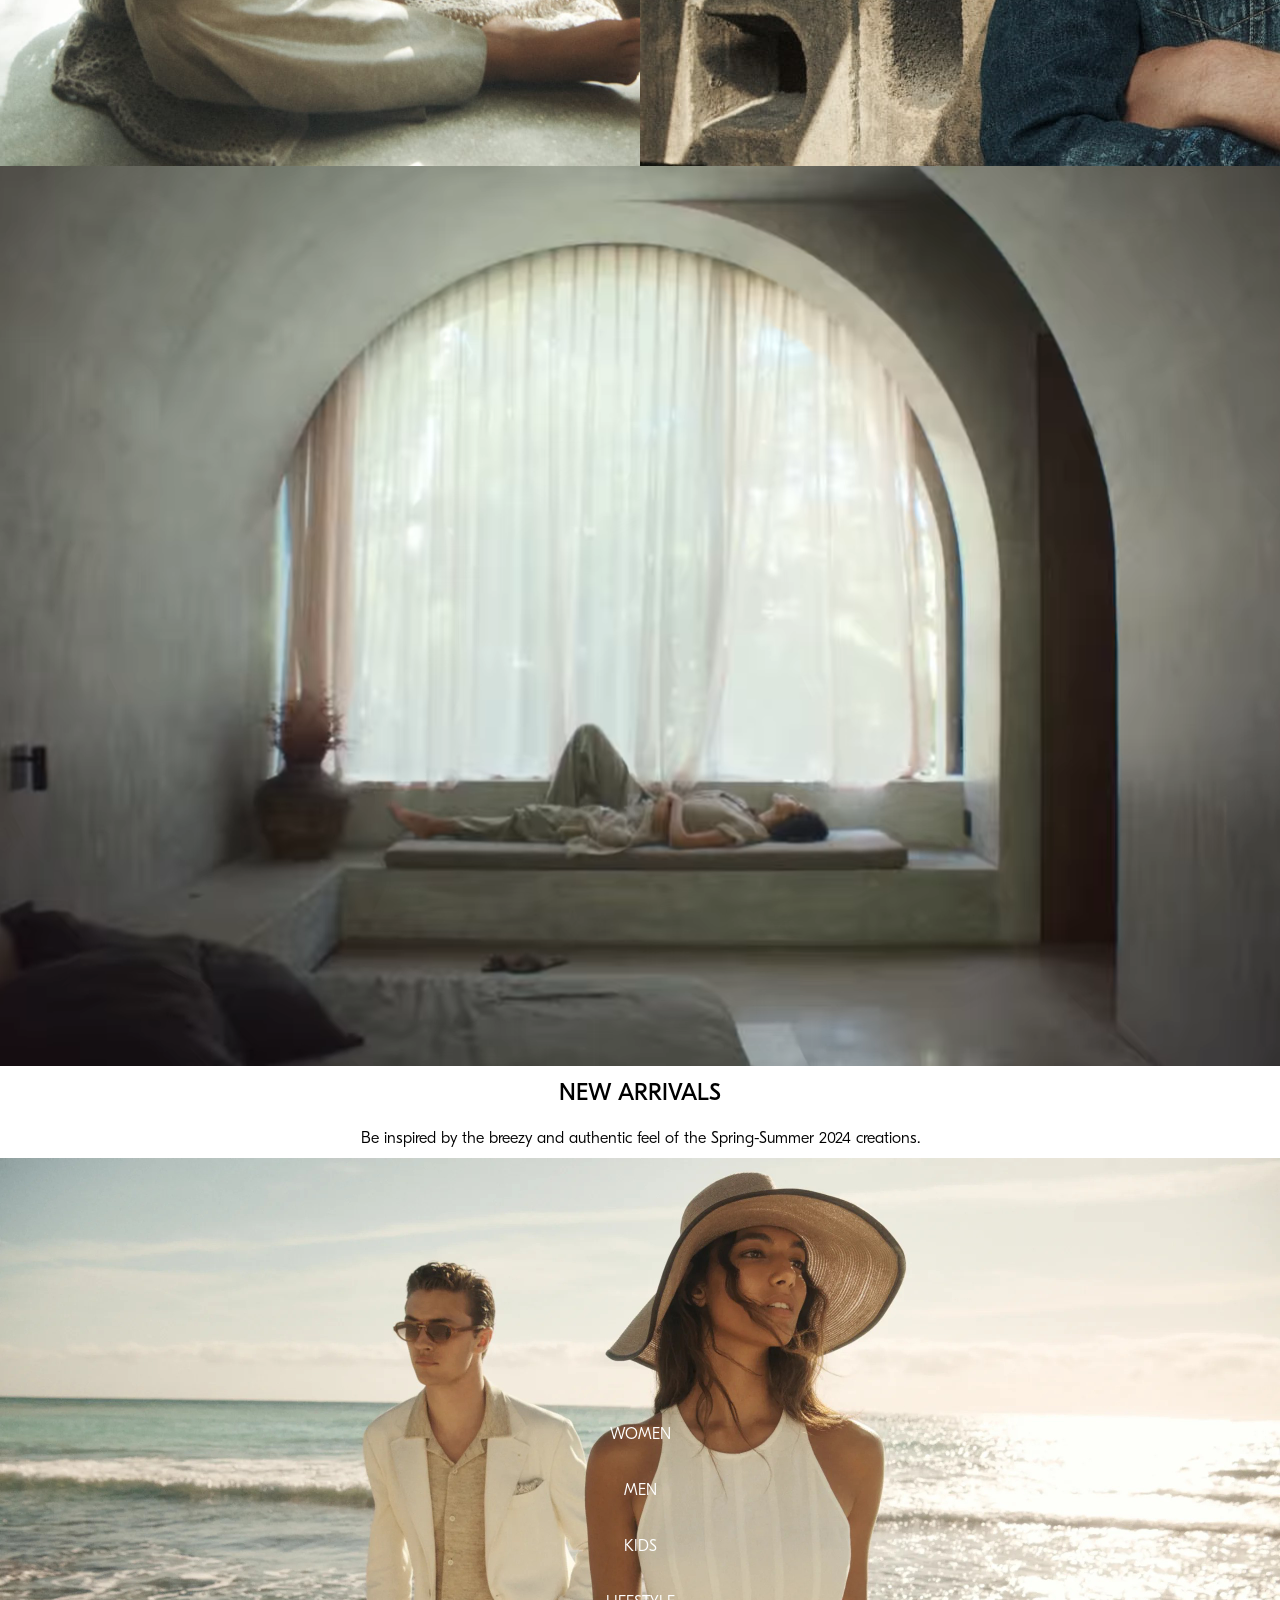
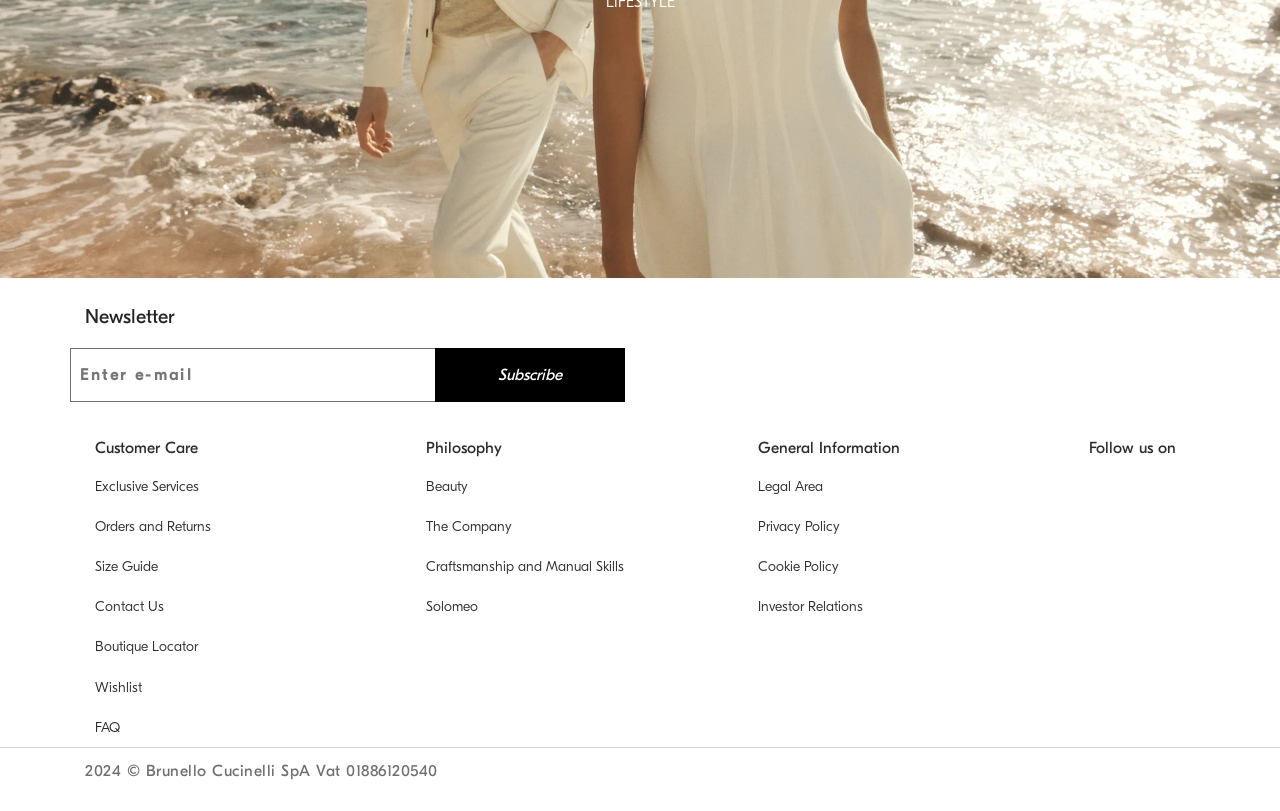
==== commit 697d6e29: "minor fixes" ====
--- a/index.html
+++ b/index.html
@@ -84,7 +84,7 @@
                     </span>
                     <div class="chkBox float-right">
                         <input class="mt-2" type="checkbox">
-                        <label for="for Remeber">Remeber me</label>
+                        <label for="for Remember">Remember me</label>
                     </div>
                 </div>
                 <div class="cart-btn">
@@ -357,7 +357,7 @@
                 </div>
             </div>
             <div class="row mt-3">
-                <div class="col-md-4">
+                <div class="col-md-4 p-0">
                     <input class="email-sub" type="text" placeholder=" Enter e-mail" />
                     <!-- <div >
                     </div> -->
--- a/styles/style.css
+++ b/styles/style.css
@@ -351,13 +351,13 @@
 .overlay {
     display: none;
     position: fixed;
-    top: 150;
+    top: 0;
     left: 0;
     width: 100%;
     height: 100%;
     /* background: rgba(0, 0, 0, 0.5); */
     background: #262626;
-    opacity: .9;
+    opacity: .4;
     z-index: 200;
     /* Ensure it appears below the mobile menu but above other elements */
 }
@@ -398,7 +398,7 @@
 }
 
 .profile-header {
-    margin: 4rem 0;
+    margin: 2rem 0 4rem 0;
     font-size: 1rem;
 }
 
@@ -478,11 +478,11 @@
     top: 0;
     padding: 0 1.5rem;
     bottom: 0;
-    /* right: -200%; */
-    right: 0;
+    right: -200%;
+    /* right: 0; */
     height: 100vh;
-    width: 400px;
-    max-width: 500px;
+    width: 100%;
+    max-width: 560px;
     overflow-y: auto;
     transition: right 0.3s ease;
     z-index: 400;
@@ -548,14 +548,17 @@
 
 .cart-item {
     display: flex;
-    flex-direction: row;
+    /* justify-content: space-between; */
     margin-bottom: 15px;
+    width: 100%;
 
     img {
         float: left;
         background-color: #f1f1f1;
         height: 140px;
-        max-width: 90px;
+        max-width: 100px;
+        width: auto;
+        object-fit: cover;
     }
 }
 
@@ -601,6 +604,8 @@
     .value {
         font-size: 16px;
         padding: 5px;
+        color: #000;
+        width: 32px;
     }
 }
 
@@ -952,6 +957,7 @@
         background: white;
         color: black;
         text-align: center;
+        z-index: 400;
     }
 
     .scrolled #logo {
@@ -1007,7 +1013,7 @@
     }
 
     .email-sub {
-        margin-bottom: 0px !important;
+        margin: 0px 15px !important;
     }
 
     .email-sub-1 {
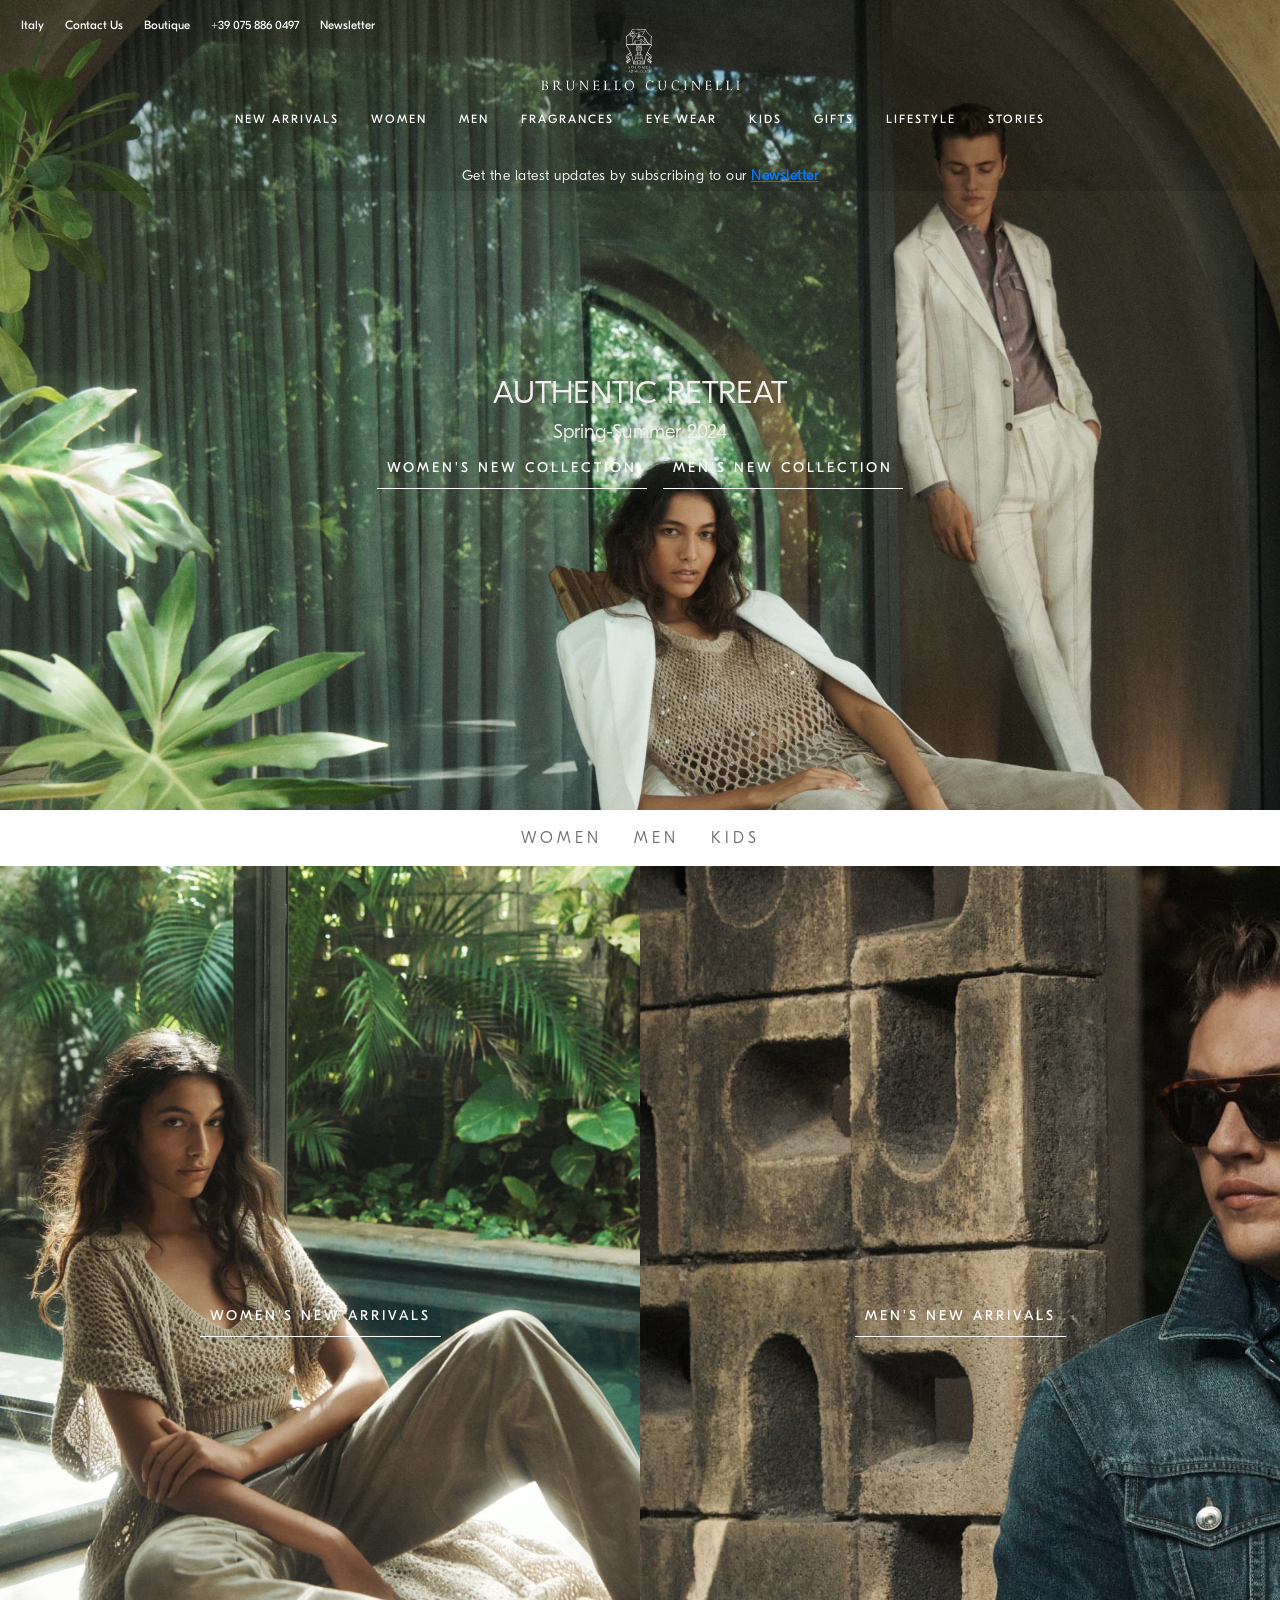
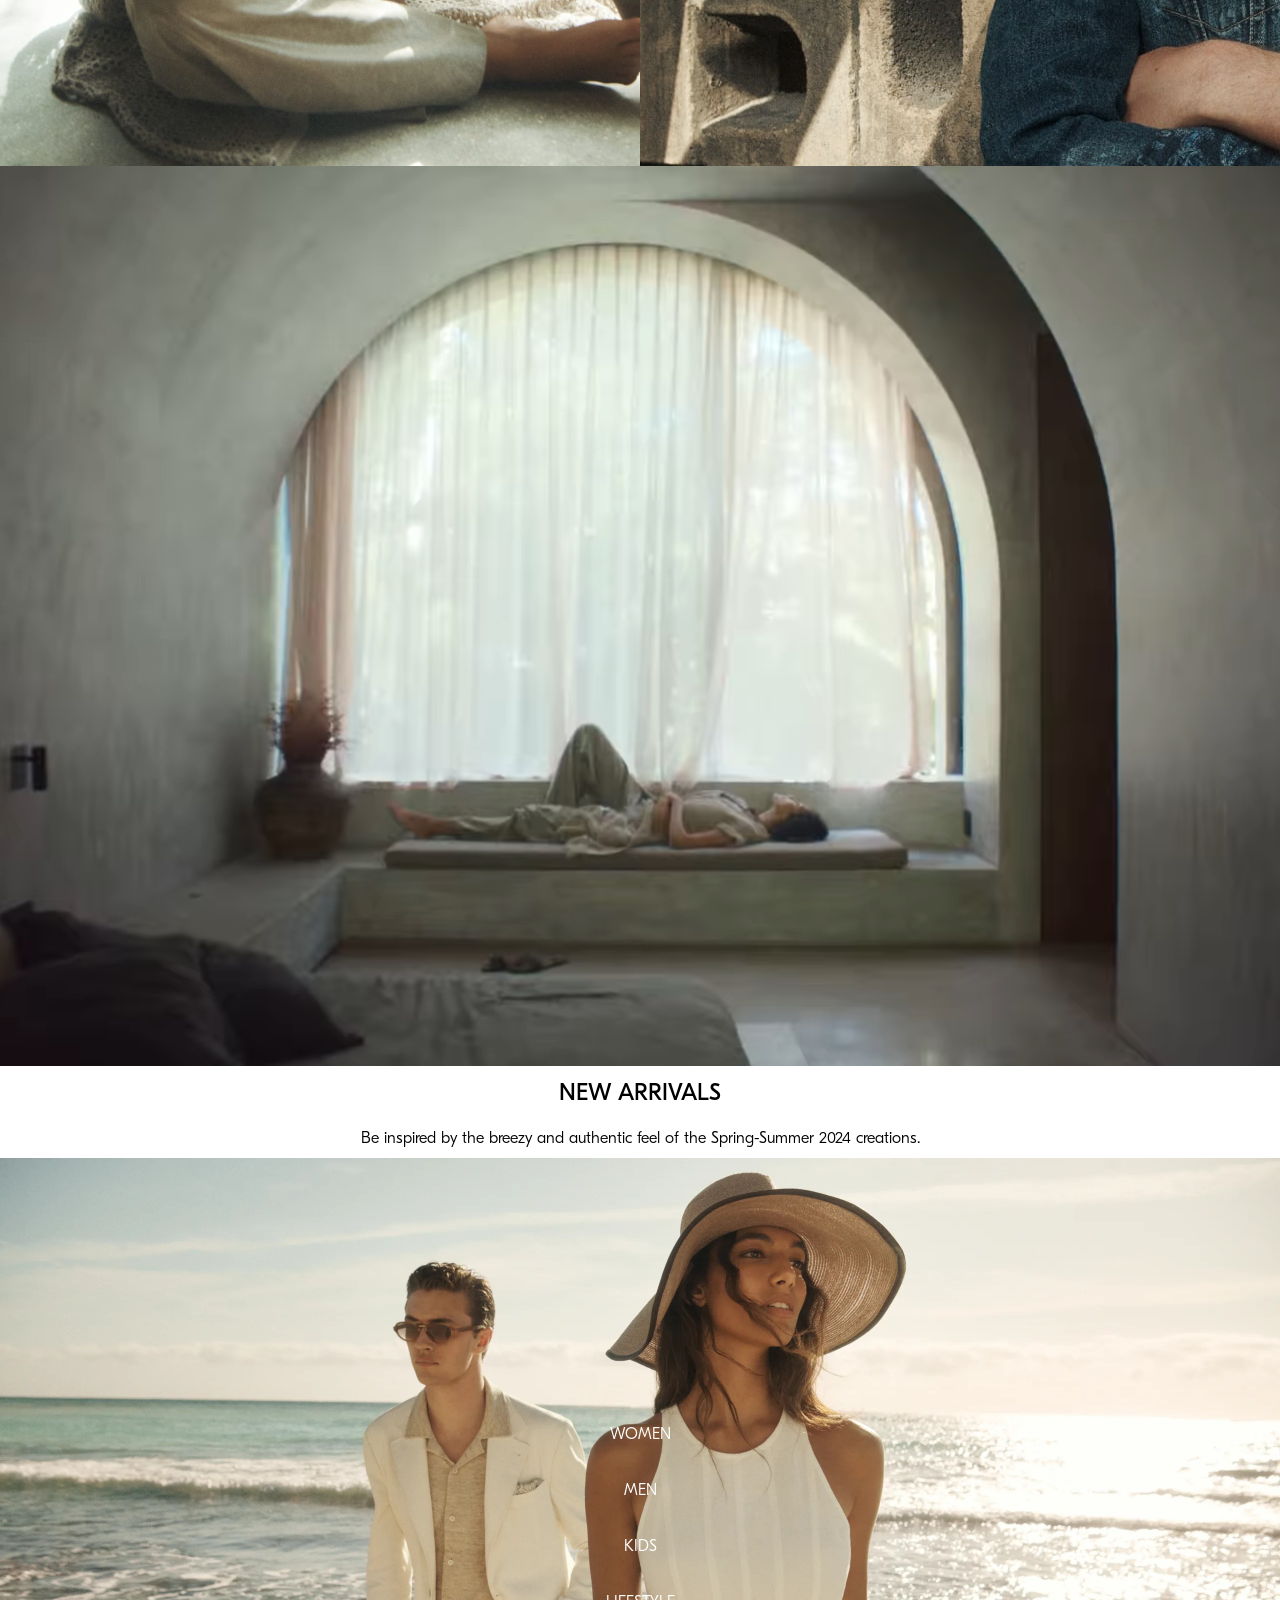
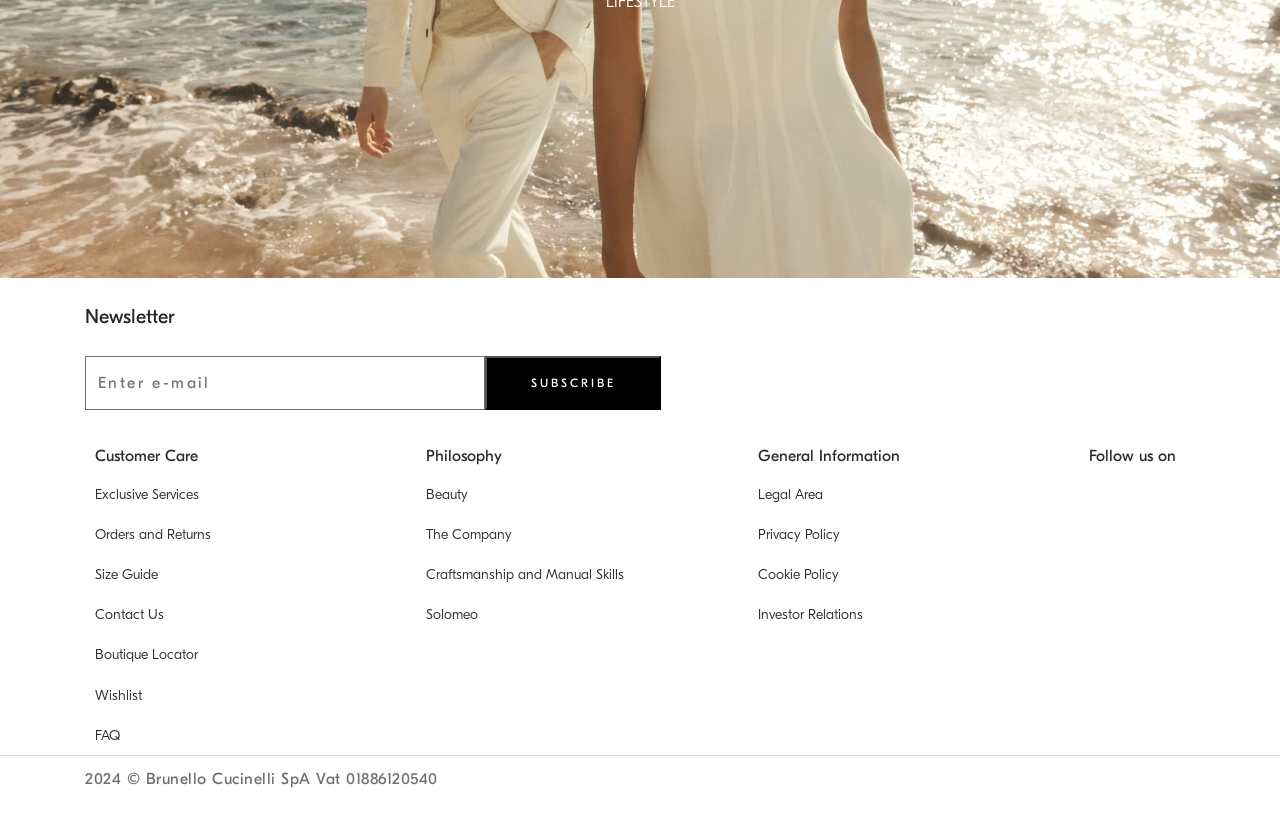
==== commit d1bd22b5: "responsive_points_fixed_03" ====
--- a/index.html
+++ b/index.html
@@ -104,8 +104,8 @@
         </div>
         <div class="cart" id="cart-menu">
             <div class="cart-header">
-                <i class="fa-solid fa-bag-shopping"></i>
-                <span>Your Selection (1)</span>
+                <i class="fa-solid fa-bag-shopping float-left"></i>
+                <span class="float-left">Your Selection (1)</span>
                 <div class="close-btn">
                     <i class="fa-solid fa-times" id="close-icon"></i>
                 </div>
@@ -137,7 +137,7 @@
             </div>
 
             <div class="totalAmount">
-                <span>Subtotal</span>
+                <span class="float-left">Subtotal</span>
                 <span class="float-right p-0 m-0">€ 5.500,00</span>
             </div>
 
@@ -272,7 +272,8 @@
             <div class="headline-text-content">
                 <span class="headline-item active">Get the latest updates by subscribing to our <a
                         class="headline-link">Newsletter</a></span>
-                <span class="headline-item">Book an <a class="headline-link">appointment</a> to our Boutiques</span>
+                <span class="headline-item">Book an <a
+                        class="headline-link">appointment</a> at one of our Boutiques</span>
             </div>
             <button class="button-control" onclick="toggleHeadline()">
                 <i class="fa-solid fa-chevron-right"></i>
@@ -352,46 +353,15 @@
     <section id="footer">
         <div class="container mt-4">
             <div class="row">
-                <div class="col-md-12">
+                <div class="col-md-12 mb-4">
                     <span class="footer-head">Newsletter</span>
                 </div>
             </div>
-            <div class="row mt-3">
-                <div class="col-md-4 p-0">
-                    <input class="email-sub" type="text" placeholder=" Enter e-mail" />
-                    <!-- <div >
-                    </div> -->
-                </div>
-                <div class="col-md-2 email-sub-1">
-                    <i class="fa-regular fa-envelope"><span> Subscribe</span></i>
-                </div>
-            </div>
-            <!-- <div class="row mt-4">
-                <div class="col-md-12" style="background-color: aqua;">
-                    <div class="footer-subscription">
-    
-                        <div class="row mt-4">
-                            <div class="col-md-4">
-                                <div class="email-sub">
-                                    <input type="text" placeholder="Enter e-mail" />
-                                </div>
-                            </div>
-                            <div class="col-md-2">
-                                <div class="email-sub-1">
-                                    <button class="email-sub-button">
-                                        <i class="fa-regular fa-envelope"></i>
-                                        
-                                        
-                                    </button>
-                                </div>
-                            </div>
-                        </div>
-                        <div class="enter-email">
-    
-                        </div>
-                    </div>
-                </div>
-            </div> -->
+            <div class="enter-email">
+                <input type="email" placeholder="Enter e-mail" />
+                <button type="button"> <i class="fa-regular fa-envelope"></i>
+                    <span> Subscribe</span></button>
+            </div>
             <div class="row mt-4">
                 <div class="col-md-12">
                     <div class="footer-area">
--- a/styles/style.css
+++ b/styles/style.css
@@ -357,7 +357,7 @@
     height: 100%;
     /* background: rgba(0, 0, 0, 0.5); */
     background: #262626;
-    opacity: .4;
+    opacity: .9;
     z-index: 200;
     /* Ensure it appears below the mobile menu but above other elements */
 }
@@ -371,7 +371,7 @@
     bottom: 0;
     right: -200%;
     height: 100vh;
-    width: 500px;
+    width: 100%;
     max-width: 600px;
     overflow-y: auto;
     transition: right 0.3s ease;
@@ -479,10 +479,9 @@
     padding: 0 1.5rem;
     bottom: 0;
     right: -200%;
-    /* right: 0; */
     height: 100vh;
     width: 100%;
-    max-width: 560px;
+    max-width: 600px;
     overflow-y: auto;
     transition: right 0.3s ease;
     z-index: 400;
@@ -517,7 +516,6 @@
     /* display: flex; */
     padding: 40px;
     border-bottom: 1px solid #e5e5e5;
-
     padding: 1.5625rem 0;
 
     .fa-bag-shopping {
@@ -547,15 +545,16 @@
 }
 
 .cart-item {
-    display: flex;
-    /* justify-content: space-between; */
     margin-bottom: 15px;
-    width: 100%;
+    border-bottom: .5px solid rgb(111, 111, 111);
+    width: 100%;
+    height: 150px;
 
     img {
         float: left;
         background-color: #f1f1f1;
         height: 140px;
+        background-size: cover;
         max-width: 100px;
         width: auto;
         object-fit: cover;
@@ -565,7 +564,6 @@
 .cart-item-detail {
     display: flex;
     flex-direction: column;
-    float: right;
     padding-left: 20px;
 
     span {
@@ -575,32 +573,36 @@
         text-transform: none;
         color: rgb(111, 111, 111);
     }
+
     .item-price {
         float: right;
         color: black;
         font-size: 14px !important;
-        padding: 30px 0 0 0 !important;
-    }
+        padding: 30px 10px 0 0 !important;
+    }
+
     .counter-container {
         display: flex;
         border: 1px solid #ccc;
     }
+
     .button {
         border: none;
         color: black;
         cursor: pointer;
         background-color: white;
     }
-    .item-footer{
+
+    .item-footer {
         display: flex;
         align-items: center;
         justify-content: space-between;
     }
-    
+
     /* .button:hover {
         background-color: rgb(111, 111, 111);
     } */
-    
+
     .value {
         font-size: 16px;
         padding: 5px;
@@ -678,8 +680,8 @@
     padding: 0;
 }
 
-#mobile-menu{
-     display: none !important;   
+#mobile-menu {
+    display: none !important;
 }
 
 .mobile-menu-panel {
@@ -926,11 +928,15 @@
         padding: 20px;
     }
 
-    #selected-nav-container{
+    #overlay {
+        opacity: .01;
+    }
+
+    #selected-nav-container {
         display: none !important;
     }
-    
-    #sub-nav-container{
+
+    #sub-nav-container {
         display: none !important;
     }
 
@@ -938,9 +944,9 @@
         display: none;
     }
 
-    #mobile-menu{
-        display: flex    !important;   
-   }
+    #mobile-menu {
+        display: flex !important;
+    }
 
     .top-row {
         display: none;
@@ -970,21 +976,17 @@
 }
 
 @media (max-width: 800px) {
-    .email-sub-1 {
-        margin: 0 !important;
-        padding: 0 !important;
-    }
-
-    .profile {
-        display: none;
-    }
 
     .cart {
         display: none;
     }
 
-    .email-sub {
-        margin-bottom: 10px !important;
+    .enter-email {
+        gap: .4rem;
+
+        button {
+            width: 400px !important;
+        }
     }
 }
 
@@ -1003,7 +1005,6 @@
 }
 
 @media (max-width: 480px) {
-
 
     #top {
         height: 100vh;
@@ -1012,16 +1013,8 @@
         /* background-size: contain; / */
     }
 
-    .email-sub {
-        margin: 0px 15px !important;
-    }
-
-    .email-sub-1 {
-        margin: 15px !important;
-    }
-
-    .email-sub input {
-        /* width: inherit !important; */
+    .profile {
+        display: none;
     }
 
     .top-row-middle {
@@ -1032,10 +1025,6 @@
 
     .footer-links-heading.hel {
         text-align: center;
-    }
-
-    .enter-email {
-        gap: .4rem;
     }
 
     .sl-link {
@@ -1147,21 +1136,28 @@
 
 .headline-item {
     opacity: 0;
+    display: none;
+    /* position: relative; */
+    /* transition: opacity 200ms linear; */
+    /* display: none; */
     font-size: 14px;
-    transition: opacity 200ms linear;
+    opacity: 400ms ease-in-out;
     font-weight: normal;
     font-family: "gteesti-light";
     letter-spacing: 0.5px;
-}
-
-.headline-item:last-child {
+    transition: opacity 0.5s ease-in-out;
+}
+
+/* .headline-item:last-child {
     position: absolute;
     left: 50%;
     transform: translate(-50%);
-}
+} */
 
 .headline-item.active {
     opacity: 1;
+    display: block;
+    /* opacity: 0.5; */
 }
 
 .headline-link {
@@ -1570,45 +1566,30 @@
 }
 
 .enter-email {
-    /* align-items: center; */
-    justify-content: center;
-    display: flex;
-    flex-direction: row;
+    display: flex;
     flex-wrap: wrap;
-    /* align-items: center; */
-}
-
-.email-sub-1 {
-    background-color: black;
-    height: 54px;
-    display: flex;
-    margin-left: -15px;
-    align-items: center;
-    justify-content: center;
-    color: rgb(111, 111, 111);
-
-    span {
-        color: white;
-        font-family: gteesti;
-    }
-}
-
-/* 
-.email-sub input {
-    width: 100%;
-    height: 100%;
-    padding: 0.9rem;
-
-} */
-
-.email-sub {
-    font-size: 16px;
-    width: 100%;
-    height: 54px;
-    font-weight: 700;
     font-family: "gteesti";
-    letter-spacing: 0.15rem;
-    border: 0.8px solid rgb(111, 111, 111);
+
+    input {
+        font-size: 16px;
+        width: 400px;
+        height: 54px;
+        font-weight: 400;
+        padding: 12px 12px 12px 12px;
+        letter-spacing: 0.15rem;
+        border: 0.8px solid rgb(111, 111, 111);
+    }
+
+    button {
+        text-transform: uppercase;
+        color: rgb(255, 255, 255);
+        width: 176px;
+        font-weight: 300;
+        font-size: 12px;
+        background-color: black;
+        height: 54px;
+        letter-spacing: 3px;
+    }
 }
 
 .footer-head {
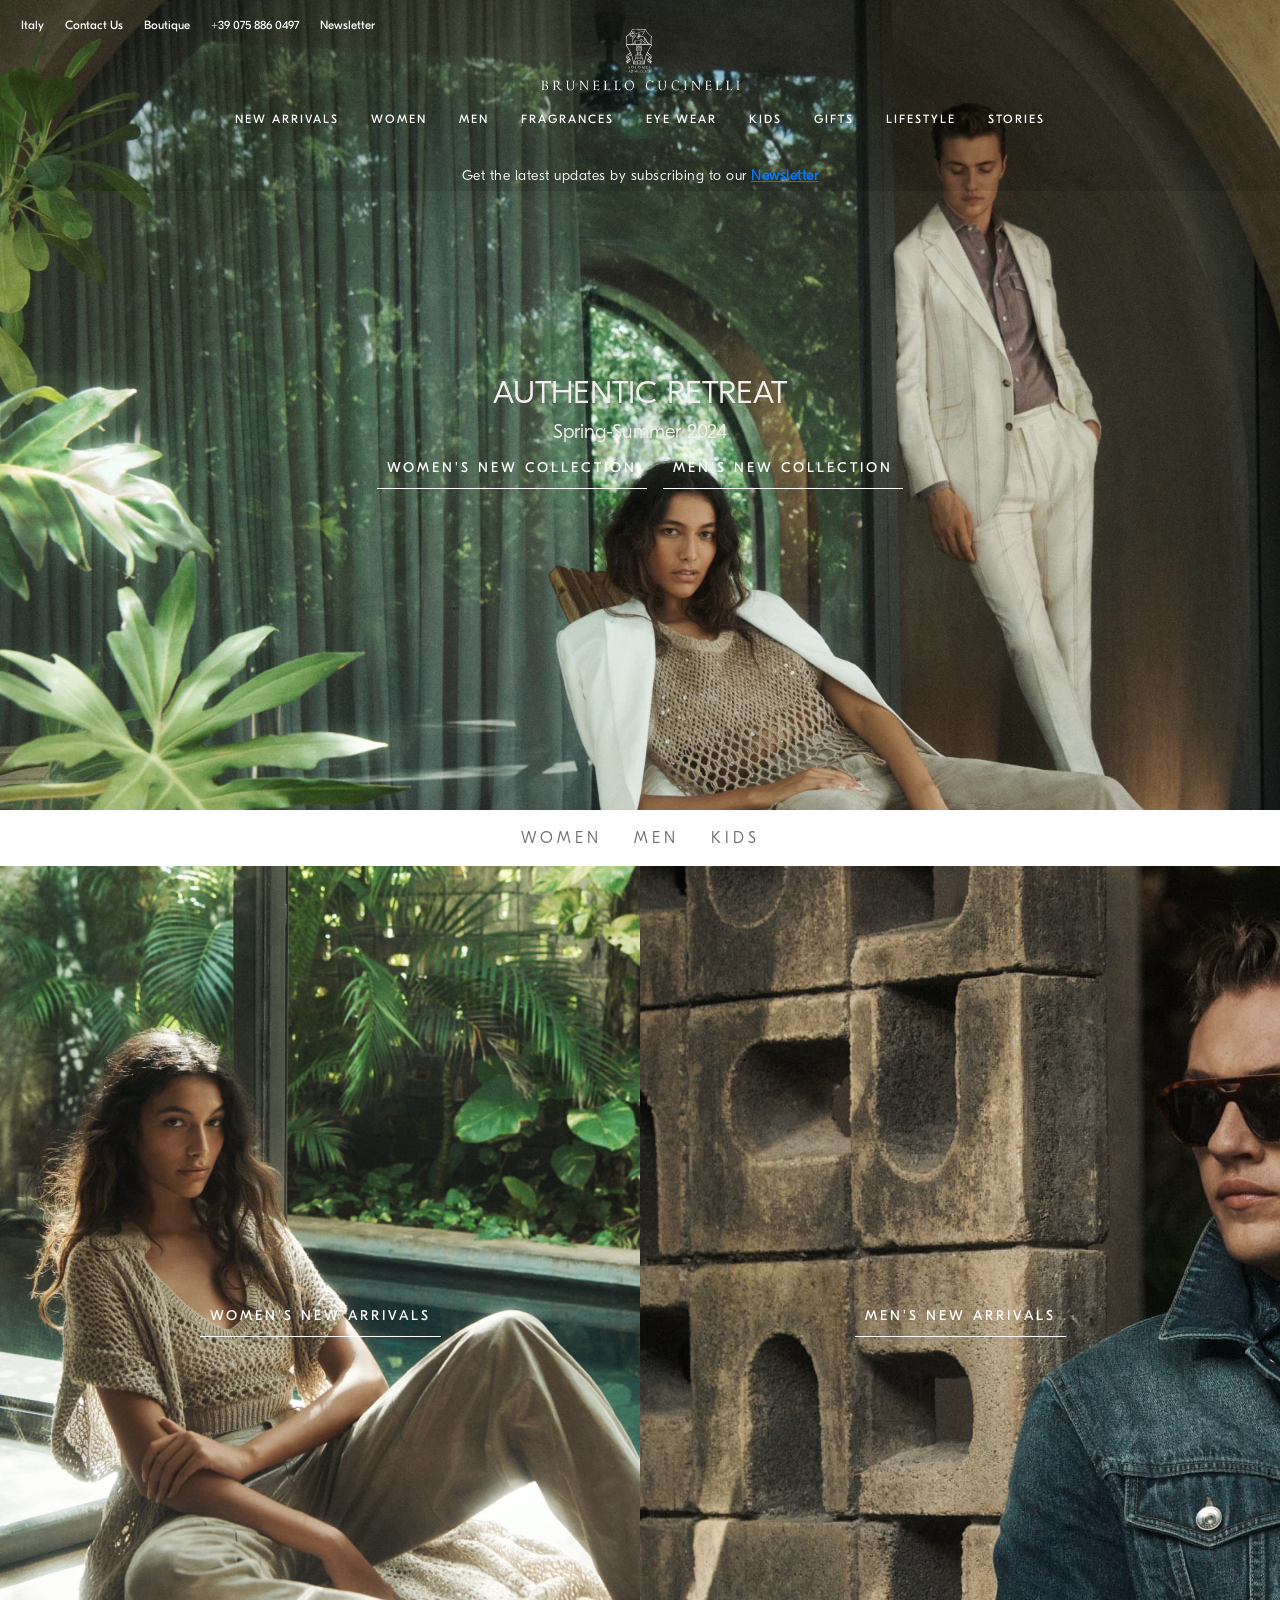
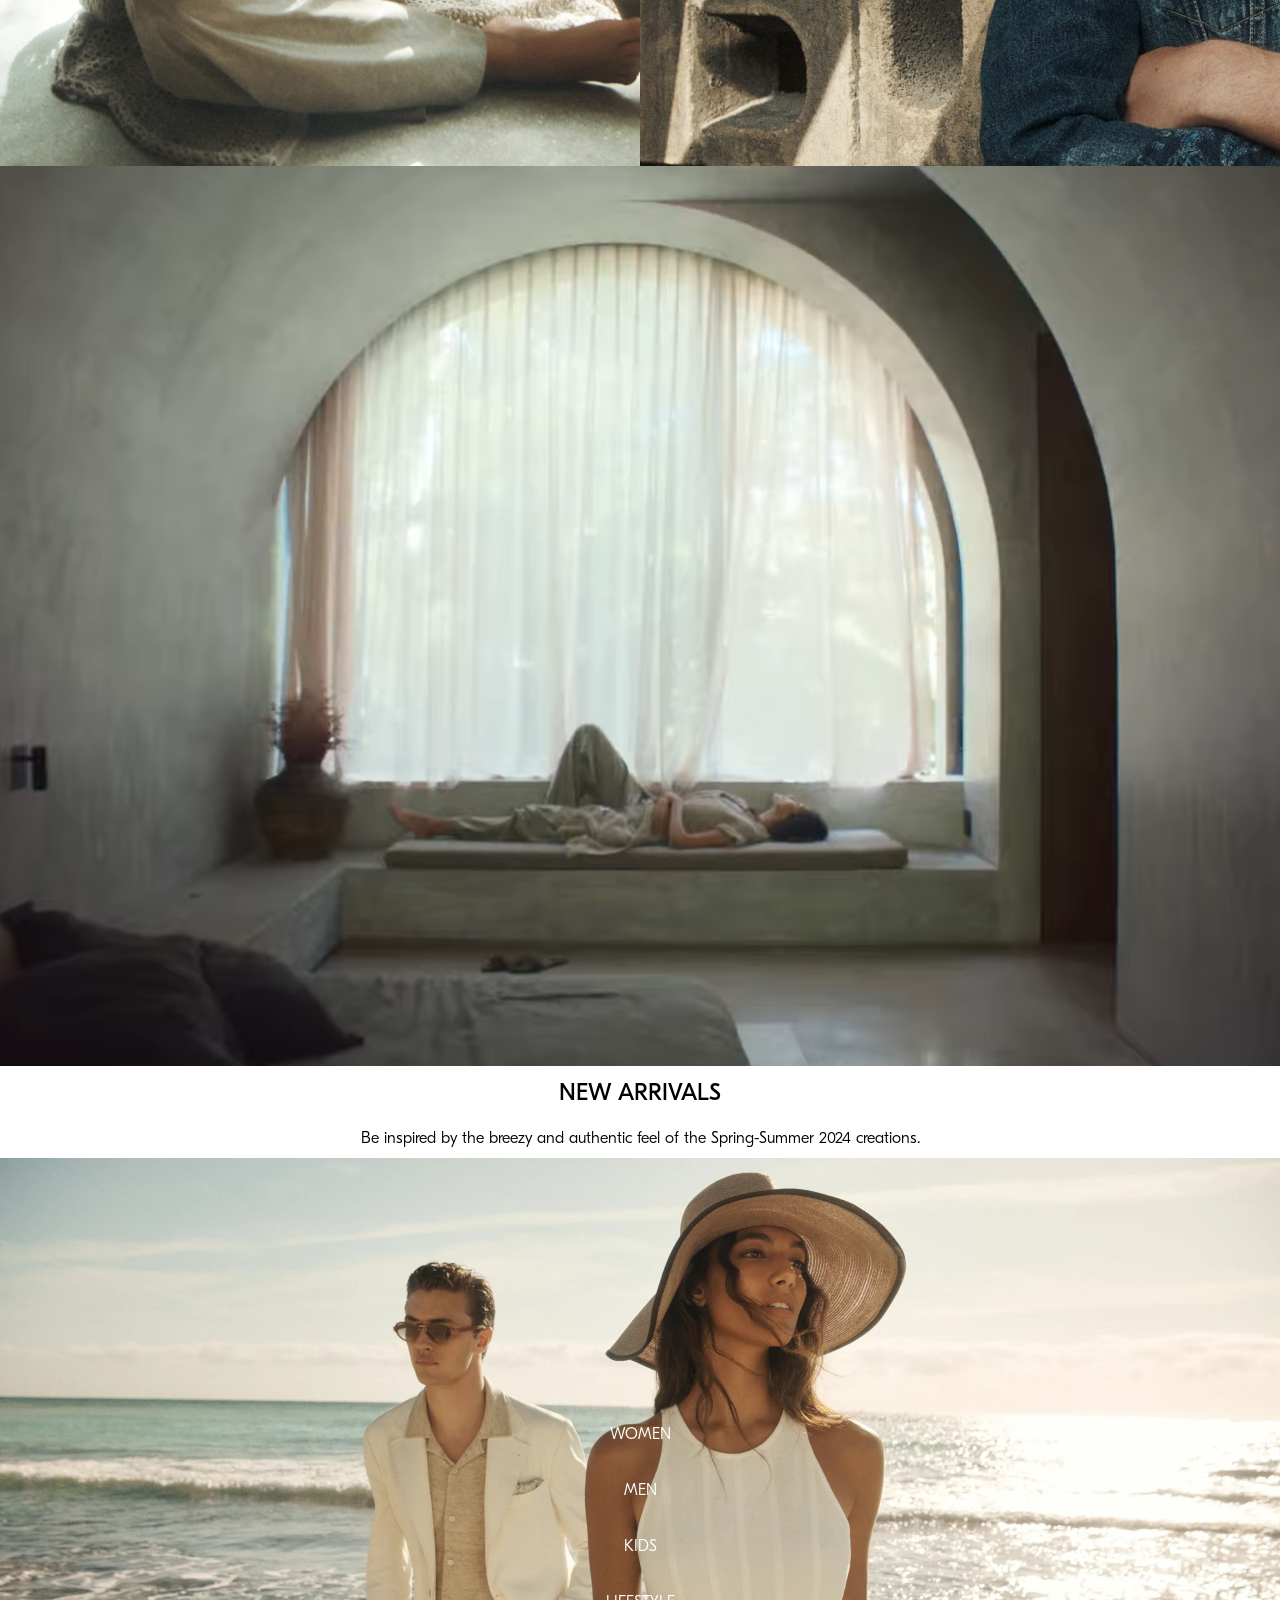
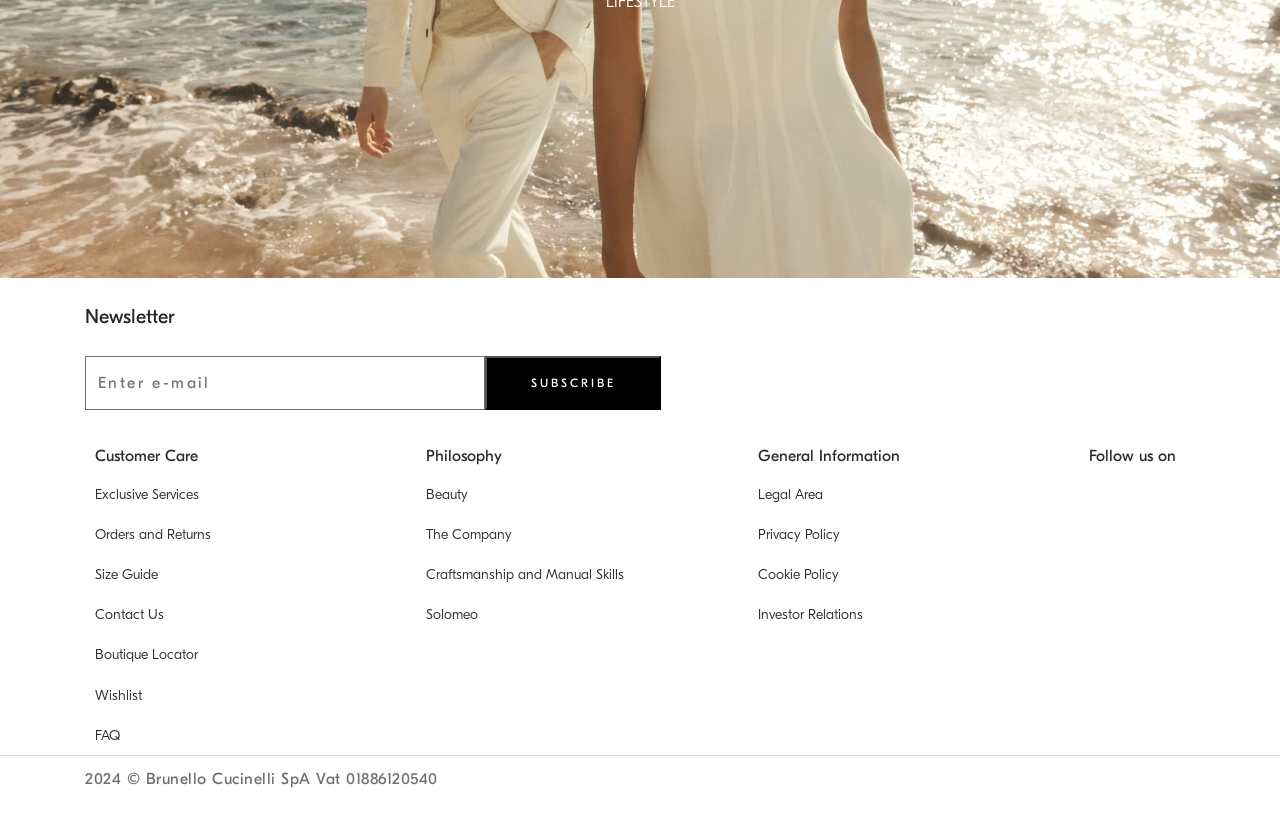
==== commit 180cd89f: "#link_attached, index_page -> navbar link attached" ====
--- a/index.html
+++ b/index.html
@@ -208,10 +208,10 @@
                     </ul>
                 </li>
                 <li>
-                    <a class="menu-item extend" href="#"><i class="fa-regular fa-user"></i> Personal area</a>
-                </li>
-                <li>
-                    <a class="menu-item extend" href="#"><i class="fa-regular fa-heart"></i> My Wishlist</a>
+                    <a href="./login.html" class="menu-item extend"><i class="fa-regular fa-user"></i> Personal area</a>
+                </li>
+                <li>
+                    <a class="menu-item extend" href="./my-wishlist.html"><i class="fa-regular fa-heart"></i> My Wishlist</a>
                 </li>
                 <li>
                     <a class="menu-item extend" href="#"><i class="fa-solid fa-globe"></i> Italy</a>
@@ -223,7 +223,7 @@
                     <a class="menu-item extend" href="#"><i class="fa-solid fa-phone-flip"></i> +39 075 886 0497</a>
                 </li>
                 <li>
-                    <a class="menu-item extend" href="#"><i class="fa-solid fa-location-dot"></i> Boutique</a>
+                    <a class="menu-item extend" href="./countryCode.html"><i class="fa-solid fa-location-dot"></i> Boutique</a>
                 </li>
                 <li>
                     <a class="menu-item extend" href="#"><i class="fa-regular fa-envelope"></i> Newsletter</a>
@@ -272,8 +272,8 @@
             <div class="headline-text-content">
                 <span class="headline-item active">Get the latest updates by subscribing to our <a
                         class="headline-link">Newsletter</a></span>
-                <span class="headline-item">Book an <a
-                        class="headline-link">appointment</a> at one of our Boutiques</span>
+                <span class="headline-item">Book an <a class="headline-link">appointment</a> at one of our
+                    Boutiques</span>
             </div>
             <button class="button-control" onclick="toggleHeadline()">
                 <i class="fa-solid fa-chevron-right"></i>
--- a/styles/style.css
+++ b/styles/style.css
@@ -357,7 +357,7 @@
     height: 100%;
     /* background: rgba(0, 0, 0, 0.5); */
     background: #262626;
-    opacity: .9;
+    opacity: .5;
     z-index: 200;
     /* Ensure it appears below the mobile menu but above other elements */
 }
@@ -395,6 +395,10 @@
         border-bottom: solid 1px var(--gray-medium);
     }
 
+}
+
+#menu-icon {
+    cursor: pointer;
 }
 
 .profile-header {
@@ -890,6 +894,7 @@
 .top-row-right {
     justify-content: flex-end;
     float: right;
+    align-items: center;
     /* margin-right: 3rem; */
 }
 
@@ -926,6 +931,9 @@
     .top-row-right {
         display: flex !important;
         padding: 20px;
+        i {
+            color: #000;
+        }
     }
 
     #overlay {
